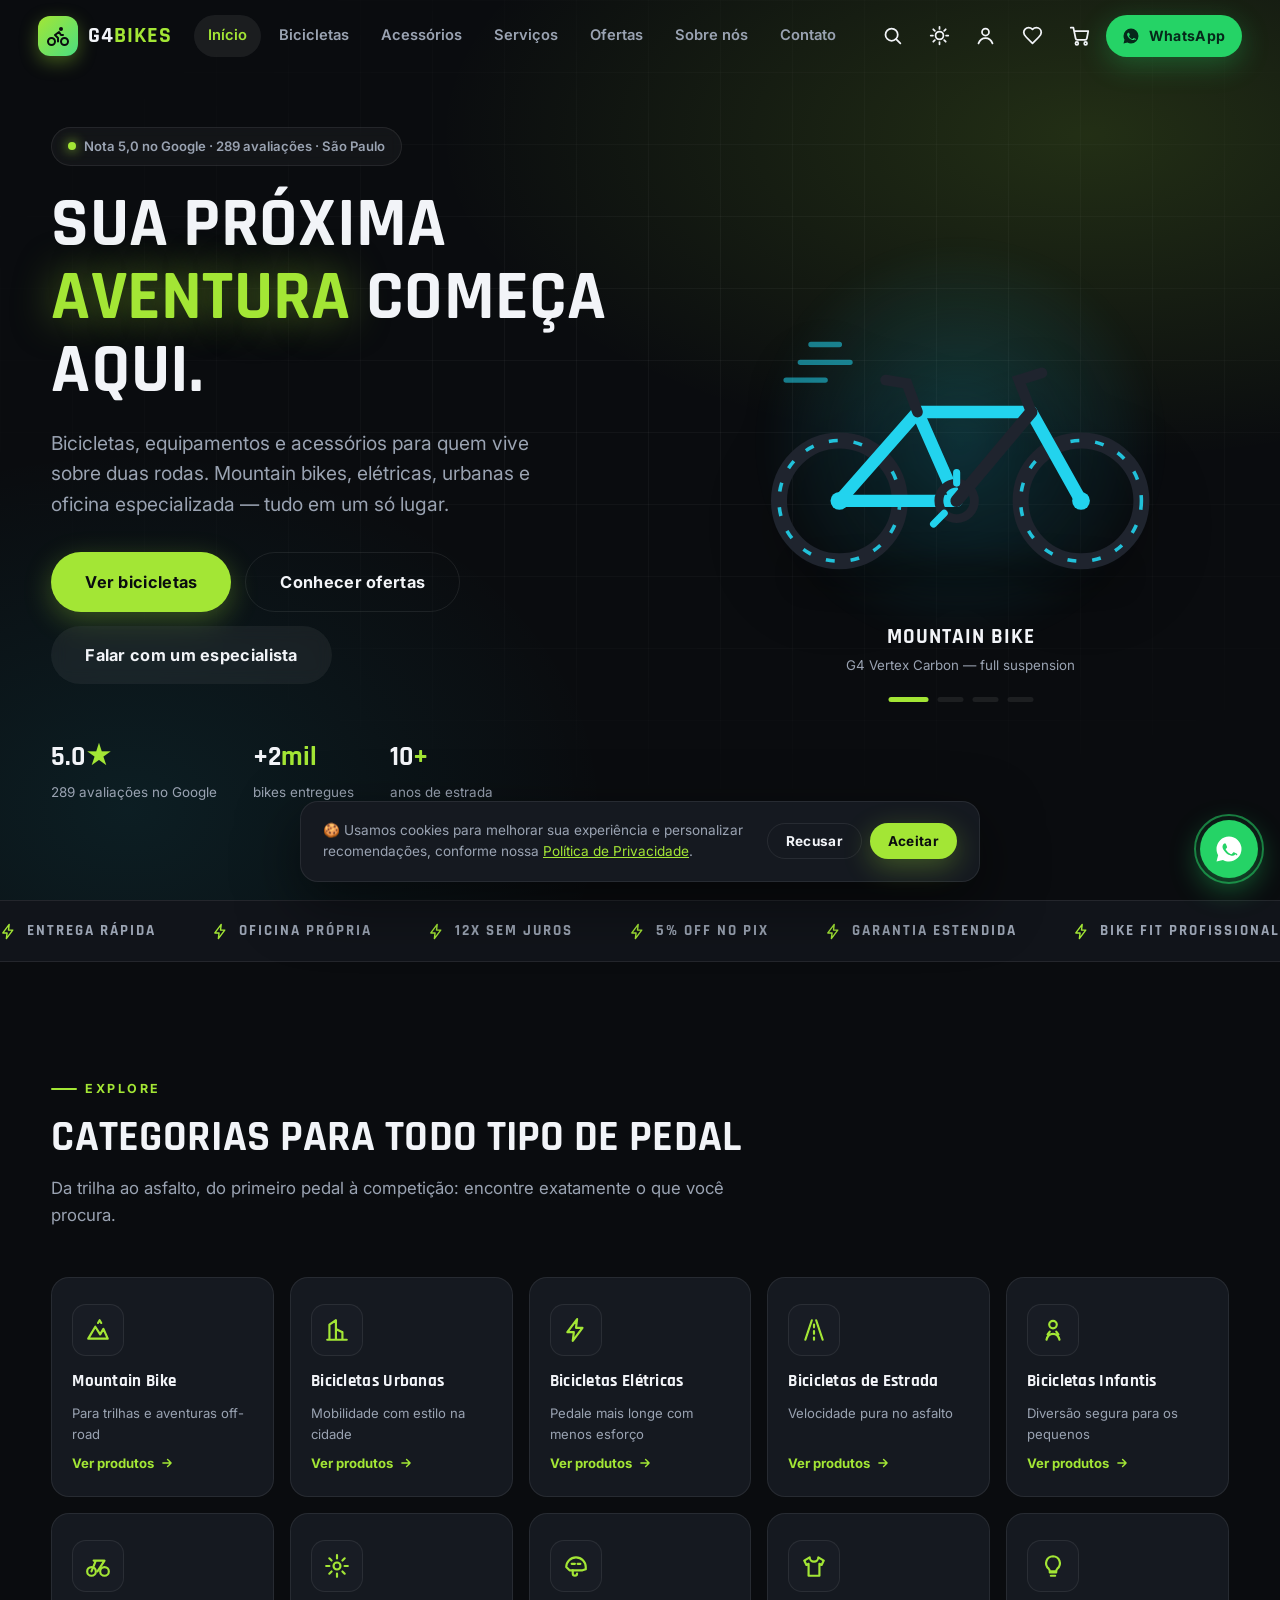
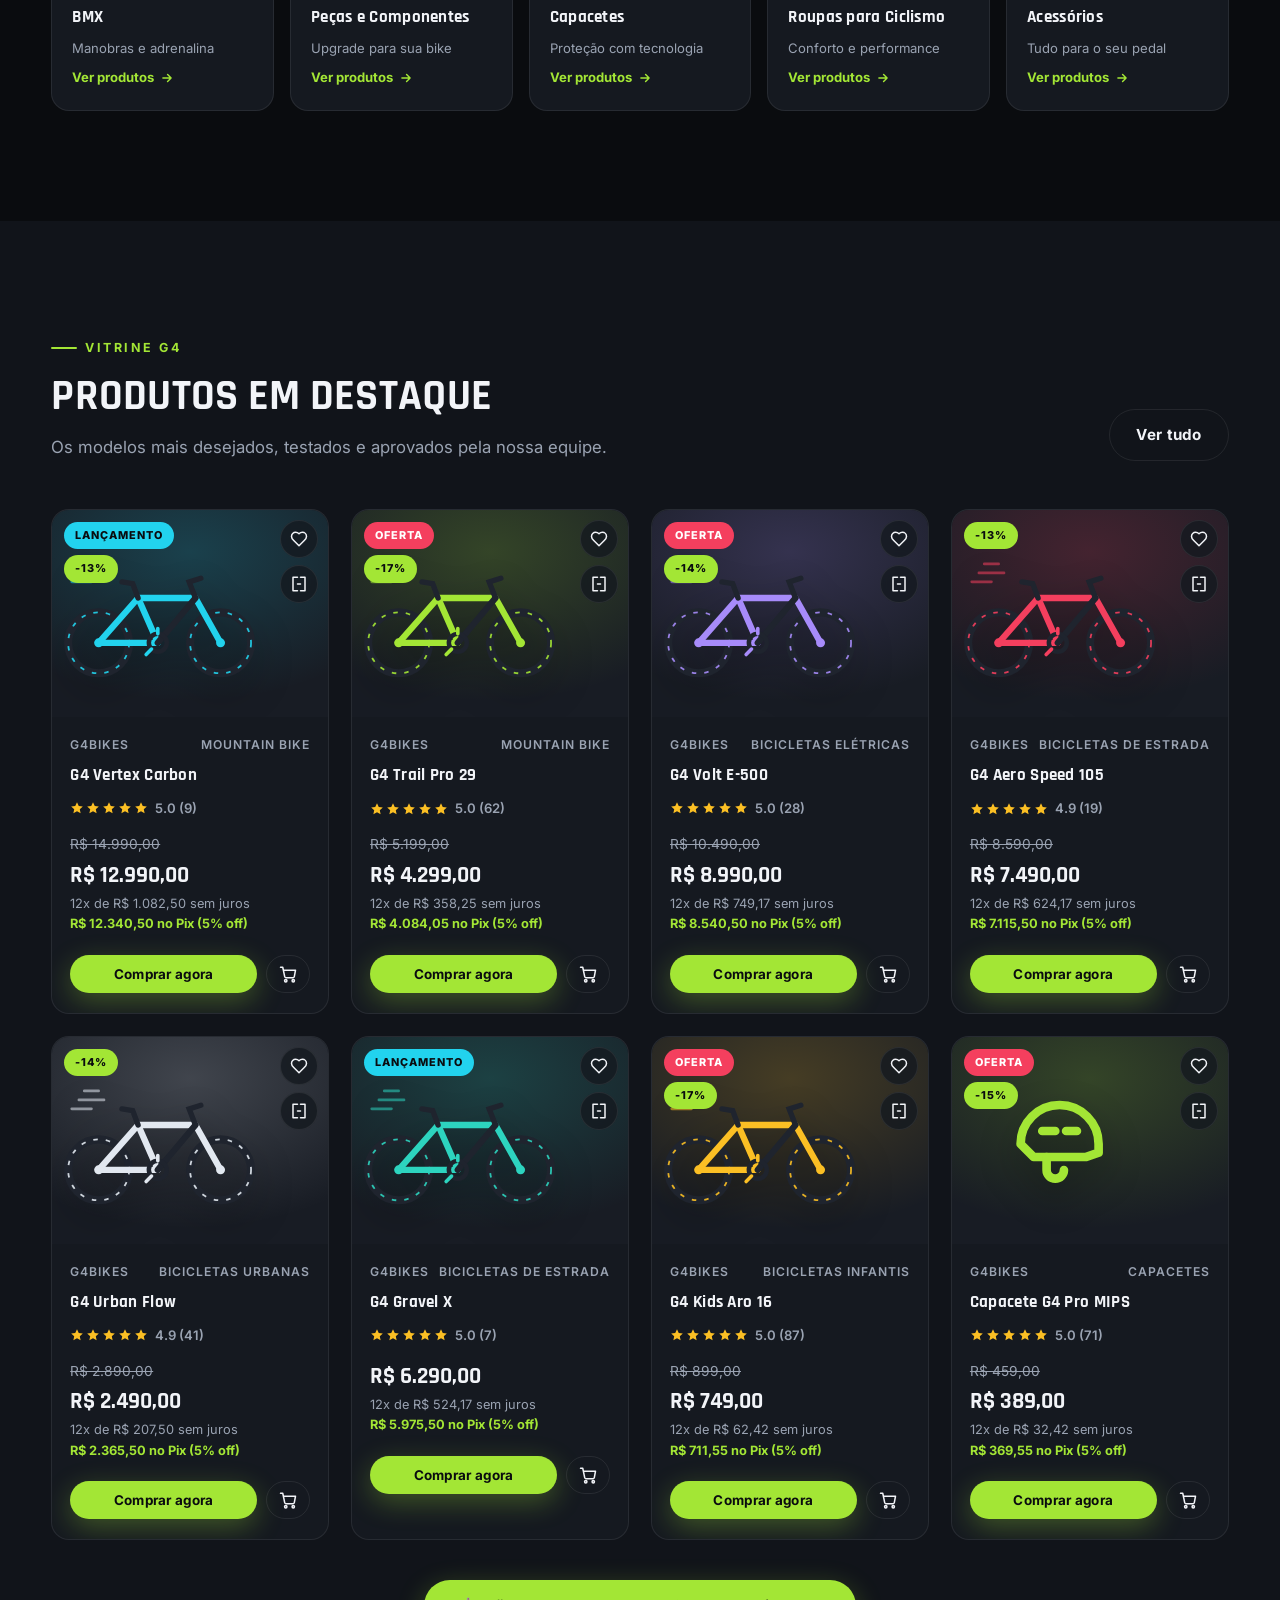
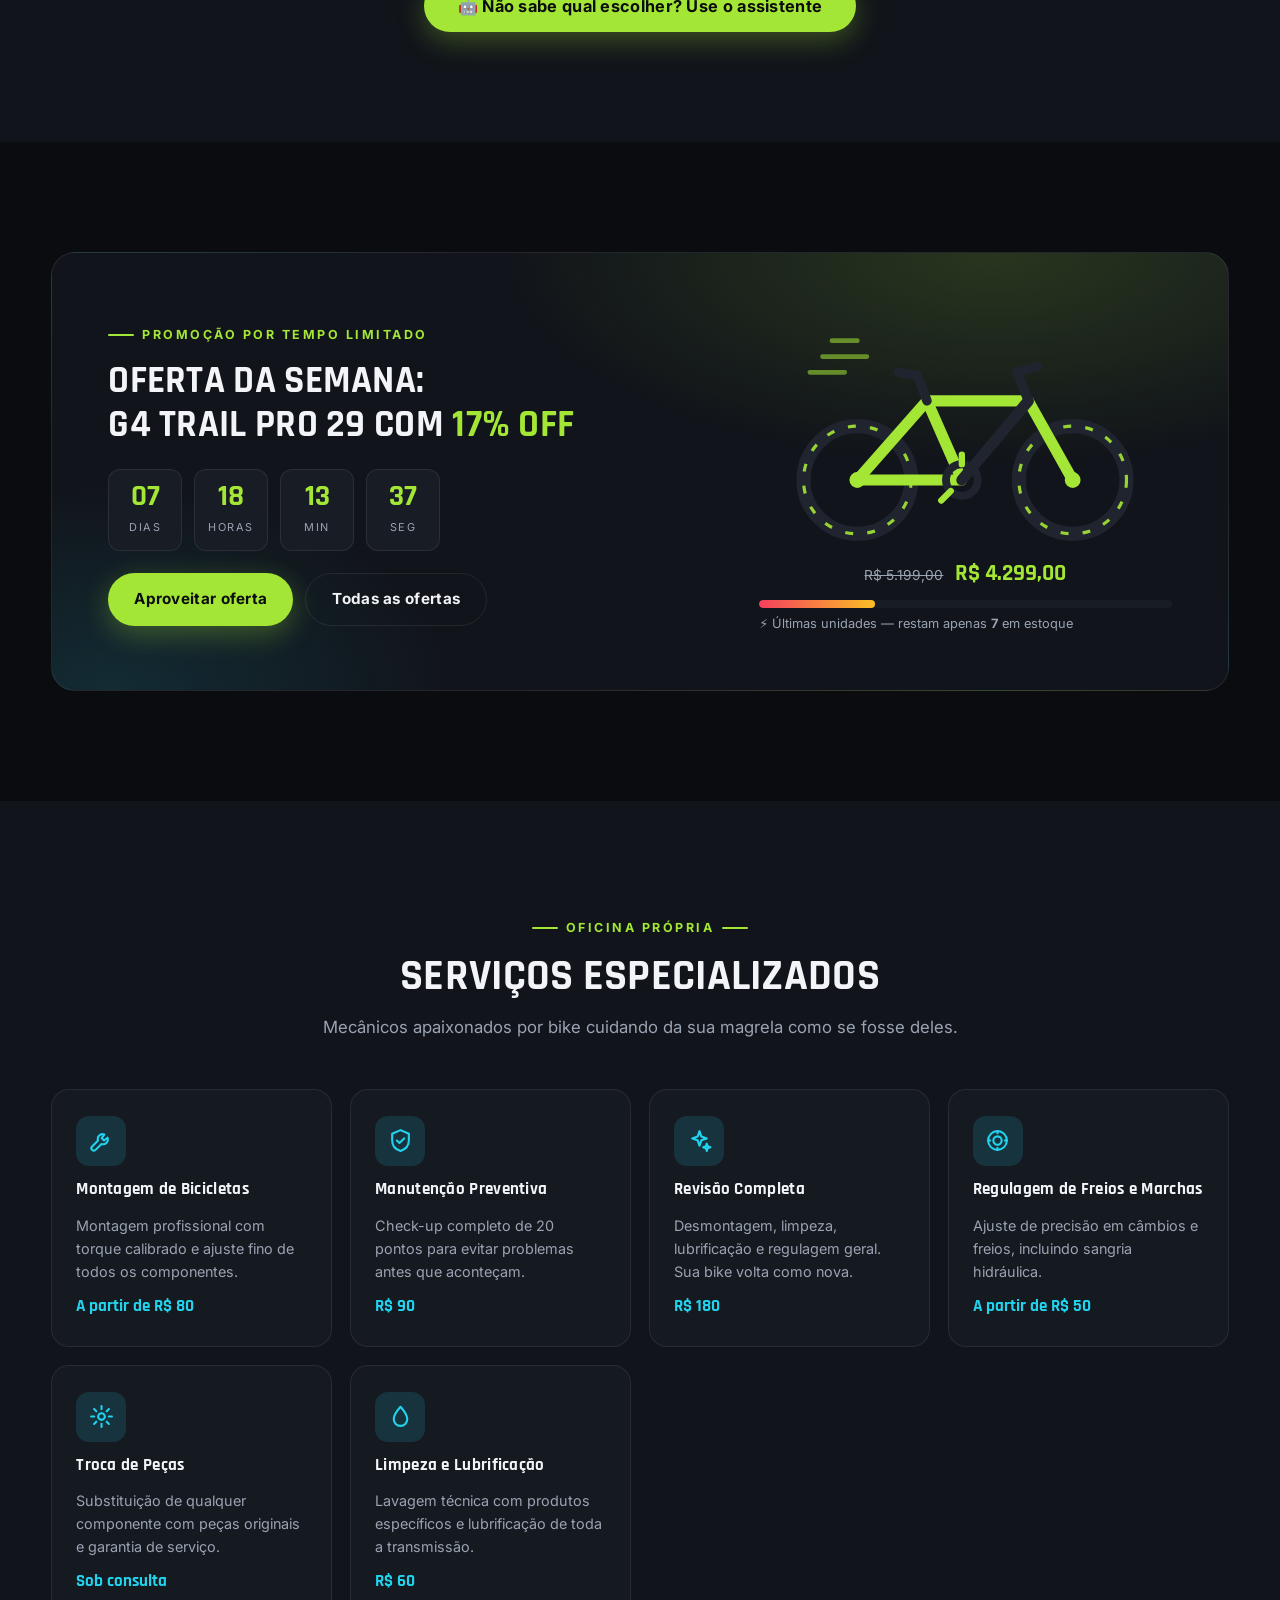
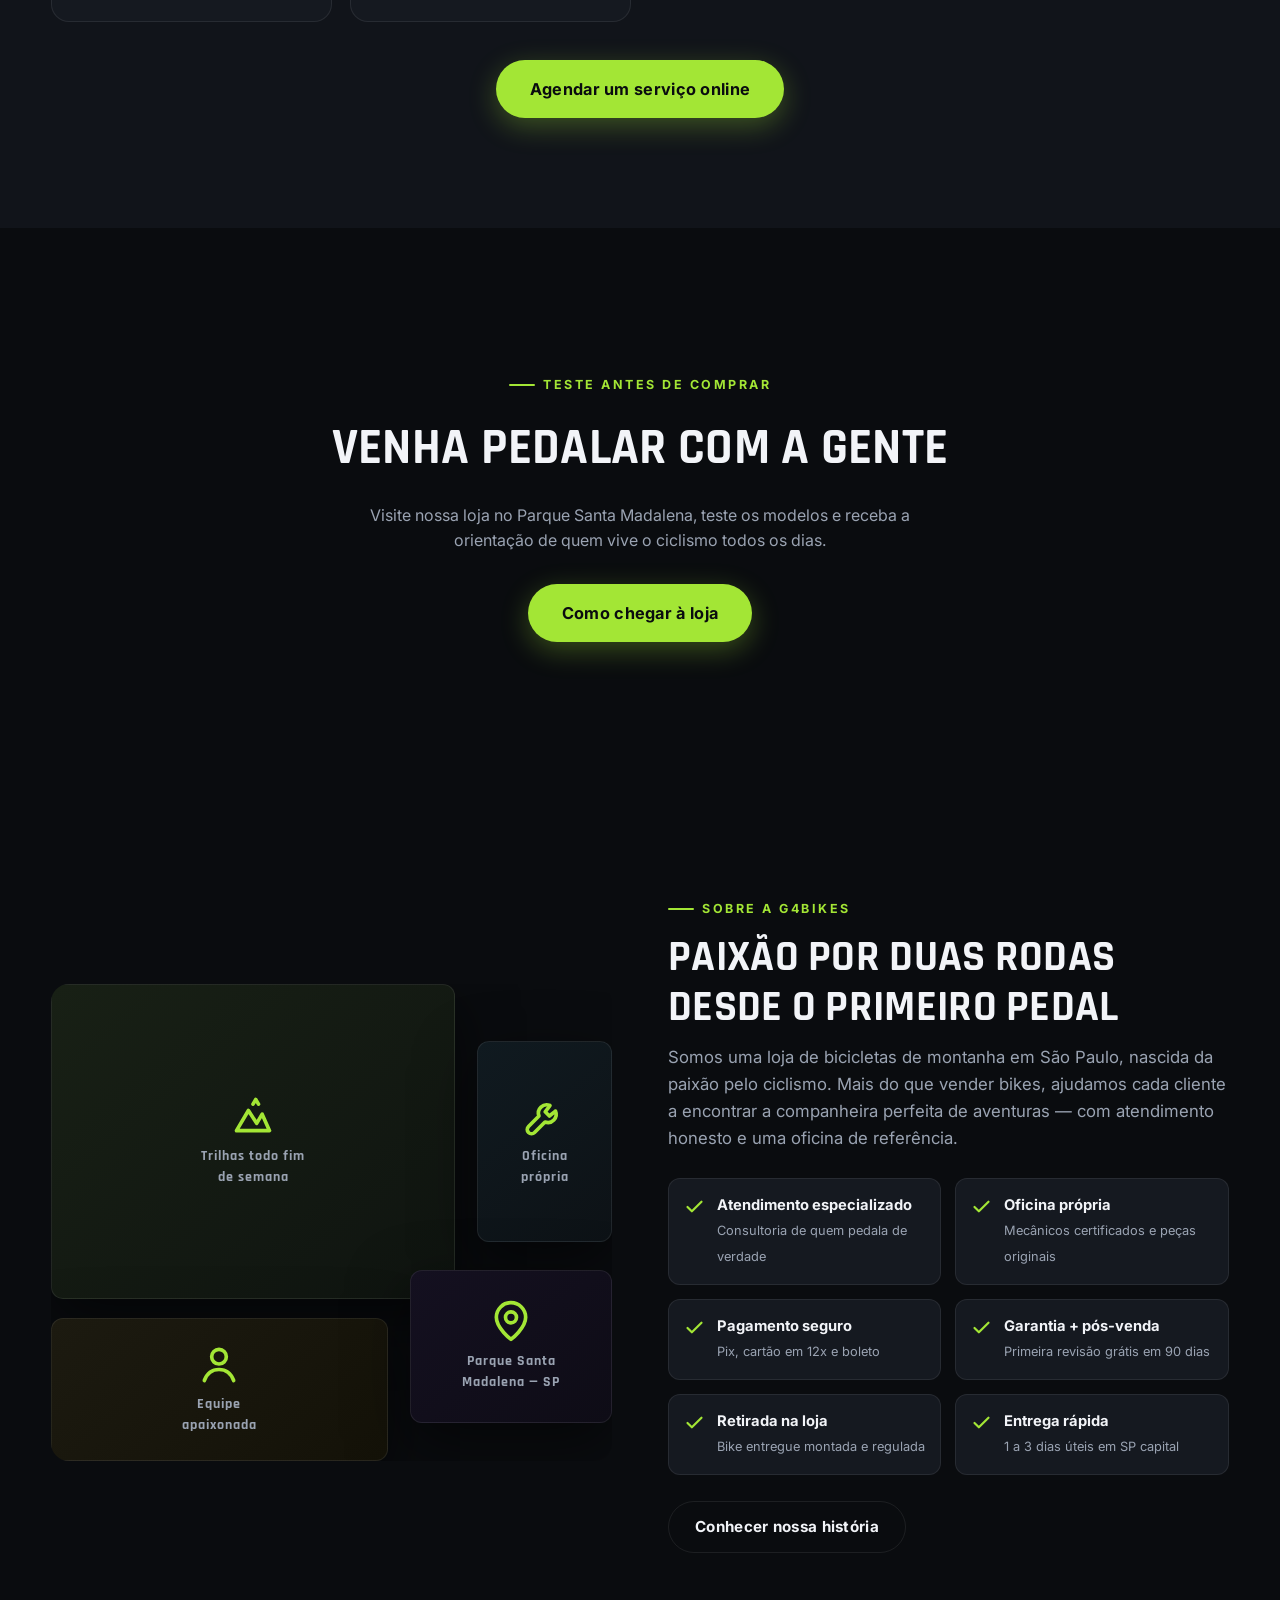
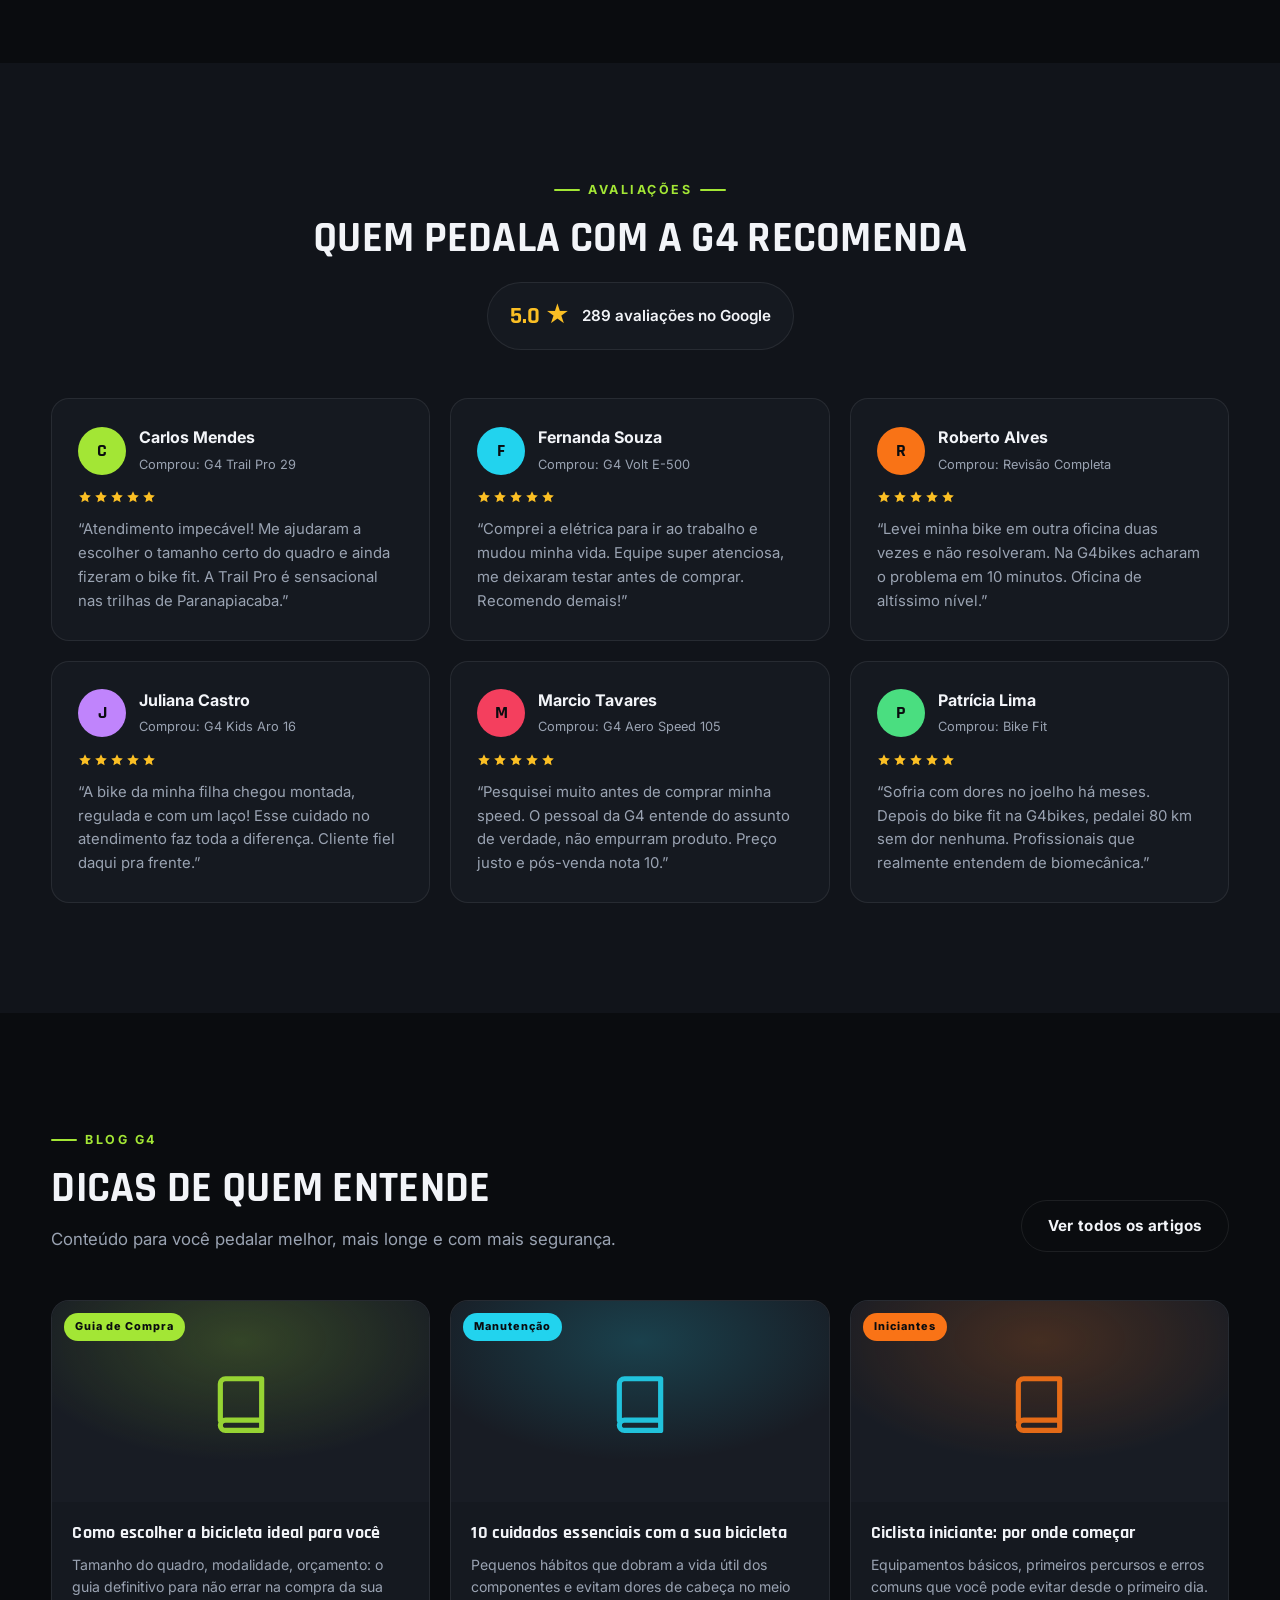
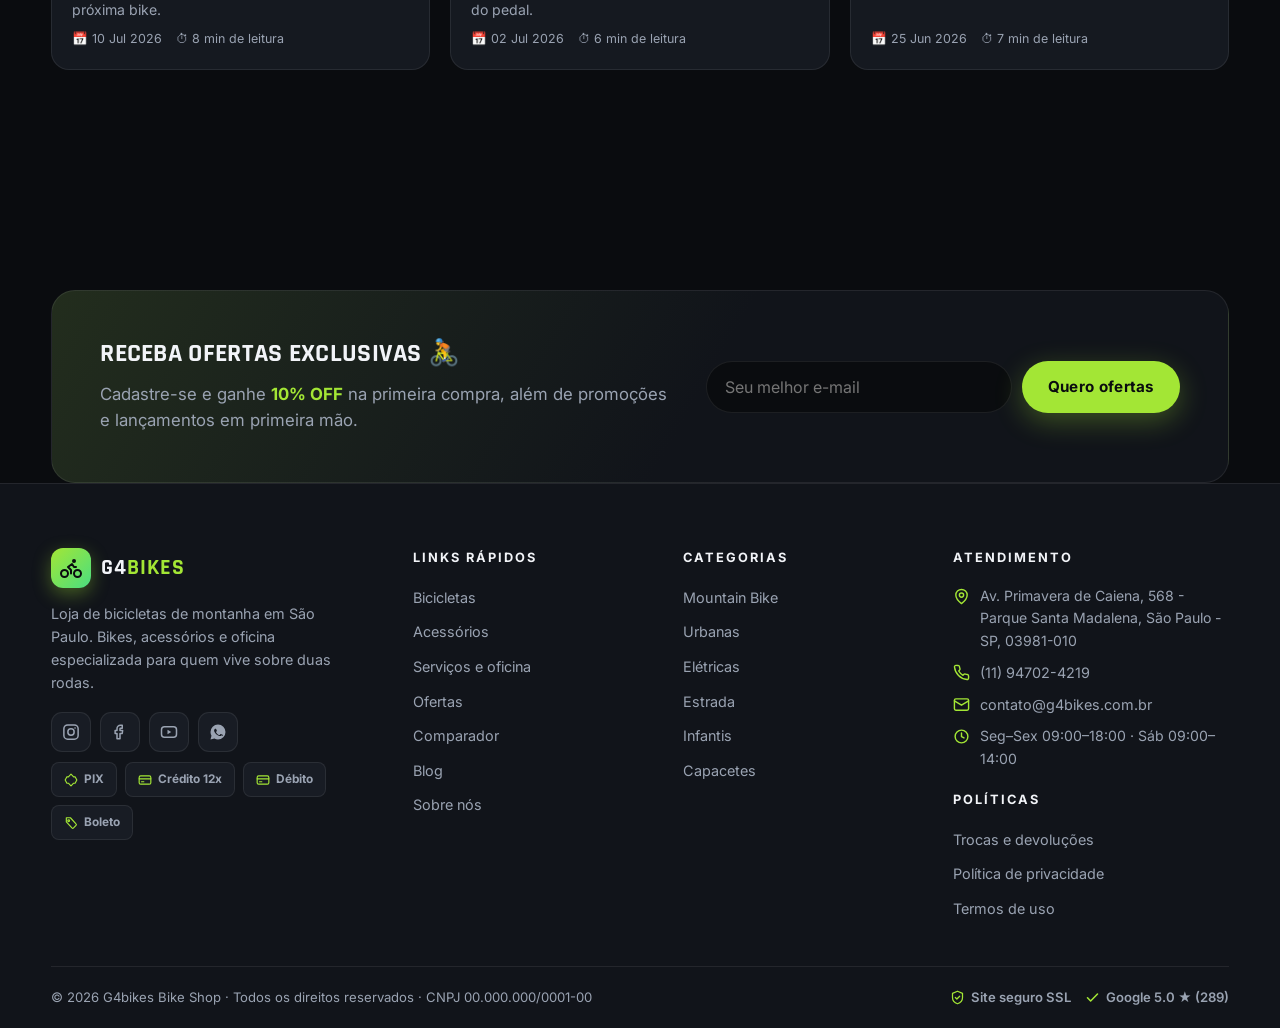
==== index.html @ 87d90b54 "Adiciona site completo da G4bikes Bike Shop Site estático moderno e responsivo (HTML/CSS/JS puro, se" ====
<!DOCTYPE html>
<html lang="pt-BR">
<head>
  <meta charset="UTF-8">
  <meta name="viewport" content="width=device-width, initial-scale=1.0">
  <title>G4bikes Bike Shop — Loja de Bicicletas em São Paulo | MTB, Elétricas e Oficina</title>
  <meta name="description" content="G4bikes Bike Shop: loja de bicicletas de montanha em São Paulo com nota 5,0 no Google. Mountain bikes, elétricas, urbanas, acessórios e oficina especializada. Av. Primavera de Caiena, 568 - Parque Santa Madalena.">
  <meta name="keywords" content="loja de bicicletas são paulo, mountain bike, bicicleta elétrica, oficina de bike, G4bikes">
  <meta property="og:title" content="G4bikes Bike Shop — Sua próxima aventura começa aqui">
  <meta property="og:description" content="Bicicletas, equipamentos e acessórios para quem vive sobre duas rodas. Nota 5,0 no Google com 289 avaliações.">
  <meta property="og:type" content="website">
  <link rel="preconnect" href="https://fonts.googleapis.com">
  <link rel="preconnect" href="https://fonts.gstatic.com" crossorigin>
  <link href="https://fonts.googleapis.com/css2?family=Inter:wght@400;600;700;800&family=Rajdhani:wght@600;700&display=swap" rel="stylesheet">
  <link rel="stylesheet" href="css/style.css">
  <link rel="icon" href="data:image/svg+xml,%3Csvg xmlns='http://www.w3.org/2000/svg' viewBox='0 0 100 100'%3E%3Crect width='100' height='100' rx='22' fill='%23a3e635'/%3E%3Ctext x='50' y='68' font-size='52' text-anchor='middle' font-family='Arial' font-weight='bold' fill='%230a0c0f'%3EG4%3C/text%3E%3C/svg%3E">
  <script type="application/ld+json">
  {
    "@context": "https://schema.org",
    "@type": "BikeStore",
    "name": "G4bikes Bike Shop",
    "telephone": "+55 11 94702-4219",
    "address": {
      "@type": "PostalAddress",
      "streetAddress": "Av. Primavera de Caiena, 568 - Parque Santa Madalena",
      "addressLocality": "São Paulo",
      "addressRegion": "SP",
      "postalCode": "03981-010",
      "addressCountry": "BR"
    },
    "aggregateRating": { "@type": "AggregateRating", "ratingValue": "5.0", "reviewCount": "289" },
    "openingHours": ["Mo-Fr 09:00-18:00", "Sa 09:00-14:00"]
  }
  </script>
</head>
<body>

<main id="main">

  <!-- ===================== HERO ===================== -->
  <section class="hero" id="inicio">
    <div class="hero-bg" id="heroBg"></div>
    <div class="hero-grid-lines" aria-hidden="true"></div>
    <div class="container hero-inner">
      <div>
        <span class="hero-tag"><span class="dot"></span> Nota 5,0 no Google · 289 avaliações · São Paulo</span>
        <h1>Sua próxima <span class="accent">aventura</span> começa aqui.</h1>
        <p class="hero-sub">Bicicletas, equipamentos e acessórios para quem vive sobre duas rodas. Mountain bikes, elétricas, urbanas e oficina especializada — tudo em um só lugar.</p>
        <div class="hero-ctas">
          <a class="btn btn-primary btn-lg" href="bicicletas.html">Ver bicicletas</a>
          <a class="btn btn-outline btn-lg" href="ofertas.html">Conhecer ofertas</a>
          <a class="btn btn-ghost btn-lg" href="#" id="heroWa" target="_blank" rel="noopener">Falar com um especialista</a>
        </div>
        <div class="hero-stats">
          <div class="hero-stat"><b>5.0<span>★</span></b><small>289 avaliações no Google</small></div>
          <div class="hero-stat"><b>+2<span>mil</span></b><small>bikes entregues</small></div>
          <div class="hero-stat"><b>10<span>+</span></b><small>anos de estrada</small></div>
        </div>
      </div>
      <div class="hero-visual" id="heroCarousel" aria-label="Destaques de bicicletas"></div>
    </div>
  </section>

  <!-- ===================== MARQUEE ===================== -->
  <div class="marquee" aria-hidden="true"><div class="marquee-track" id="marqueeTrack"></div></div>

  <!-- ===================== CATEGORIAS ===================== -->
  <section class="section" id="categorias">
    <div class="container">
      <div class="section-head reveal">
        <span class="kicker">Explore</span>
        <h2 class="section-title">Categorias para todo tipo de pedal</h2>
        <p class="section-sub">Da trilha ao asfalto, do primeiro pedal à competição: encontre exatamente o que você procura.</p>
      </div>
      <div class="cat-grid" data-stagger id="catGrid"></div>
    </div>
  </section>

  <!-- ===================== DESTAQUES ===================== -->
  <section class="section section-alt" id="destaques">
    <div class="container">
      <div class="section-head reveal" style="display:flex;justify-content:space-between;align-items:flex-end;gap:20px;max-width:none;flex-wrap:wrap">
        <div>
          <span class="kicker">Vitrine G4</span>
          <h2 class="section-title">Produtos em destaque</h2>
          <p class="section-sub">Os modelos mais desejados, testados e aprovados pela nossa equipe.</p>
        </div>
        <a class="btn btn-outline" href="bicicletas.html">Ver tudo</a>
      </div>
      <div class="prod-grid" data-stagger id="featGrid"></div>
      <div style="text-align:center;margin-top:40px" class="reveal">
        <button class="btn btn-primary btn-lg" onclick="openAssistant()">🤖 Não sabe qual escolher? Use o assistente</button>
      </div>
    </div>
  </section>

  <!-- ===================== OFERTA DA SEMANA ===================== -->
  <section class="section" id="oferta-semana">
    <div class="container">
      <div class="offer-banner reveal">
        <div>
          <span class="kicker">Promoção por tempo limitado</span>
          <h2 class="section-title" style="font-size:clamp(1.6rem,3.5vw,2.4rem)">Oferta da semana:<br>G4 Trail Pro 29 com <span style="color:var(--neon)">17% OFF</span></h2>
          <div class="countdown" id="offerCountdown" aria-label="Tempo restante da oferta"></div>
          <div style="display:flex;gap:12px;flex-wrap:wrap">
            <a class="btn btn-primary" href="produto.html?id=g4-trail-pro-29">Aproveitar oferta</a>
            <a class="btn btn-outline" href="ofertas.html">Todas as ofertas</a>
          </div>
        </div>
        <div>
          <div id="offerArt" style="max-width:380px;margin-inline:auto"></div>
          <p style="text-align:center;margin-top:8px"><span class="price-old" id="offerOld"></span> &nbsp; <b class="price-now" id="offerNew" style="color:var(--neon)"></b></p>
          <div class="stock-bar"><i style="width:28%"></i></div>
          <p class="stock-note">⚡ Últimas unidades — restam apenas <b>7</b> em estoque</p>
        </div>
      </div>
    </div>
  </section>

  <!-- ===================== SERVIÇOS ===================== -->
  <section class="section section-alt" id="servicos">
    <div class="container">
      <div class="section-head center reveal">
        <span class="kicker">Oficina própria</span>
        <h2 class="section-title">Serviços especializados</h2>
        <p class="section-sub">Mecânicos apaixonados por bike cuidando da sua magrela como se fosse deles.</p>
      </div>
      <div class="svc-grid" data-stagger id="svcGrid"></div>
      <div style="text-align:center;margin-top:38px" class="reveal">
        <a class="btn btn-primary btn-lg" href="servicos.html">Agendar um serviço online</a>
      </div>
    </div>
  </section>

  <!-- ===================== PARALLAX CTA ===================== -->
  <section class="parallax-cta">
    <div class="container reveal">
      <span class="kicker" style="justify-content:center;display:inline-flex">Teste antes de comprar</span>
      <h2>Venha pedalar com a gente</h2>
      <p>Visite nossa loja no Parque Santa Madalena, teste os modelos e receba a orientação de quem vive o ciclismo todos os dias.</p>
      <a class="btn btn-primary btn-lg" href="contato.html">Como chegar à loja</a>
    </div>
  </section>

  <!-- ===================== SOBRE ===================== -->
  <section class="section" id="sobre">
    <div class="container about-grid">
      <div class="about-visual reveal-left" id="aboutVisual"></div>
      <div class="reveal-right">
        <span class="kicker">Sobre a G4bikes</span>
        <h2 class="section-title">Paixão por duas rodas desde o primeiro pedal</h2>
        <p class="section-sub">Somos uma loja de bicicletas de montanha em São Paulo, nascida da paixão pelo ciclismo. Mais do que vender bikes, ajudamos cada cliente a encontrar a companheira perfeita de aventuras — com atendimento honesto e uma oficina de referência.</p>
        <div class="feat-grid" data-stagger id="featList"></div>
        <a class="btn btn-outline" style="margin-top:26px" href="sobre.html">Conhecer nossa história</a>
      </div>
    </div>
  </section>

  <!-- ===================== DEPOIMENTOS ===================== -->
  <section class="section section-alt" id="avaliacoes">
    <div class="container">
      <div class="section-head center reveal">
        <span class="kicker">Avaliações</span>
        <h2 class="section-title">Quem pedala com a G4 recomenda</h2>
        <div style="margin-top:18px;display:flex;justify-content:center">
          <span class="google-badge"><span class="g-score">5.0 ★</span> 289 avaliações no Google</span>
        </div>
      </div>
      <div class="testi-grid" data-stagger id="testiGrid"></div>
    </div>
  </section>

  <!-- ===================== BLOG ===================== -->
  <section class="section" id="blog">
    <div class="container">
      <div class="section-head reveal" style="display:flex;justify-content:space-between;align-items:flex-end;gap:20px;max-width:none;flex-wrap:wrap">
        <div>
          <span class="kicker">Blog G4</span>
          <h2 class="section-title">Dicas de quem entende</h2>
          <p class="section-sub">Conteúdo para você pedalar melhor, mais longe e com mais segurança.</p>
        </div>
        <a class="btn btn-outline" href="blog.html">Ver todos os artigos</a>
      </div>
      <div class="blog-grid" data-stagger id="blogGrid"></div>
    </div>
  </section>

</main>

<script src="js/data.js"></script>
<script src="js/main.js"></script>
<script>
document.addEventListener("DOMContentLoaded", () => {
  document.getElementById("heroWa").href = waLink("Olá! Gostaria de falar com um especialista da G4bikes.");

  /* ----- Hero: carrossel de bikes ----- */
  const slides = [
    { id: "g4-vertex-carbon", label: "Mountain Bike", sub: "G4 Vertex Carbon — full suspension" },
    { id: "g4-urban-flow",    label: "Urbanas",       sub: "G4 Urban Flow — a cidade é sua" },
    { id: "g4-volt-e500",     label: "Elétricas",     sub: "G4 Volt E-500 — até 70 km de autonomia" },
    { id: "g4-kids-20",       label: "Infantis",      sub: "G4 Kids Trail — aventura em miniatura" }
  ];
  const carousel = document.getElementById("heroCarousel");
  carousel.innerHTML = slides.map((s, i) => {
    const p = getProduto(s.id);
    return `<div class="hero-slide ${i === 0 ? "active" : ""}" style="--slide-color:${p.cor}">
      <div class="hero-bike-stage">${bikeArt(p)}</div>
      <div class="hero-slide-label"><b>${s.label}</b><small>${s.sub}</small></div>
    </div>`;
  }).join("") + `<div class="hero-dots">${slides.map((_, i) =>
    `<button class="${i === 0 ? "active" : ""}" aria-label="Slide ${i + 1}" onclick="goSlide(${i})"></button>`).join("")}</div>`;

  let cur = 0, timer;
  window.goSlide = (i) => {
    cur = i;
    const els = carousel.querySelectorAll(".hero-slide"), dots = carousel.querySelectorAll(".hero-dots button");
    els.forEach((el, k) => el.classList.toggle("active", k === i));
    dots.forEach((el, k) => el.classList.toggle("active", k === i));
    document.getElementById("heroBg").style.setProperty("--hero-glow", getProduto(slides[i].id).cor);
    clearInterval(timer); timer = setInterval(next, 4500);
  };
  const next = () => goSlide((cur + 1) % slides.length);
  timer = setInterval(next, 4500);

  /* ----- Marquee ----- */
  const items = ["Entrega rápida", "Oficina própria", "12x sem juros", "5% off no Pix", "Garantia estendida", "Bike fit profissional", "Retirada na loja", "Test ride grátis"];
  document.getElementById("marqueeTrack").innerHTML = [...items, ...items].map(t => `<span>${IC.bolt}${t}</span>`).join("");

  /* ----- Categorias ----- */
  document.getElementById("catGrid").innerHTML = CATEGORIAS.map(c => `
    <a class="cat-card" href="bicicletas.html?cat=${c.id}">
      <span class="cat-icon">${IC[c.icone] || IC.bike}</span>
      <h3>${c.nome}</h3><p>${c.desc}</p>
      <span class="cat-link">Ver produtos ${IC.arrow}</span>
    </a>`).join("");

  /* ----- Destaques ----- */
  const destaque = ["g4-vertex-carbon", "g4-trail-pro-29", "g4-volt-e500", "g4-aero-speed", "g4-urban-flow", "g4-gravel-x", "g4-kids-16", "capacete-g4-pro"];
  document.getElementById("featGrid").innerHTML = destaque.map(id => productCard(getProduto(id))).join("");

  /* ----- Oferta da semana ----- */
  const offer = getProduto("g4-trail-pro-29");
  document.getElementById("offerArt").innerHTML = bikeArt(offer);
  document.getElementById("offerOld").textContent = fmtBRL(offer.precoAntigo);
  document.getElementById("offerNew").textContent = fmtBRL(offer.preco);
  startCountdown(document.getElementById("offerCountdown"), nextOfferEnd());

  /* ----- Serviços (6 primeiros) ----- */
  document.getElementById("svcGrid").innerHTML = SERVICOS.slice(0, 6).map(s => `
    <div class="svc-card">
      <span class="svc-icon">${IC[s.icone] || IC.wrench}</span>
      <h3>${s.nome}</h3><p>${s.desc}</p>
      <span class="svc-price">${s.preco}</span>
    </div>`).join("");

  /* ----- Sobre: colagem de "fotos" ----- */
  document.getElementById("aboutVisual").innerHTML = `
    <div class="about-photo" style="inset:0 28% 34% 0;background:linear-gradient(140deg,#182015,#0f1410)"><div>${IC.mountain}Trilhas todo fim<br>de semana</div></div>
    <div class="about-photo" style="inset:12% 0 46% 76%;background:linear-gradient(140deg,#101a20,#0d1216)"><div>${IC.wrench}Oficina<br>própria</div></div>
    <div class="about-photo" style="inset:70% 40% 0 0;background:linear-gradient(140deg,#1c1a10,#141208)"><div>${IC.user}Equipe<br>apaixonada</div></div>
    <div class="about-photo" style="inset:60% 0 8% 64%;background:linear-gradient(140deg,#141020,#0e0c16)"><div>${IC.pin}Parque Santa<br>Madalena — SP</div></div>`;

  /* ----- Diferenciais ----- */
  const feats = [
    ["Atendimento especializado", "Consultoria de quem pedala de verdade"],
    ["Oficina própria", "Mecânicos certificados e peças originais"],
    ["Pagamento seguro", "Pix, cartão em 12x e boleto"],
    ["Garantia + pós-venda", "Primeira revisão grátis em 90 dias"],
    ["Retirada na loja", "Bike entregue montada e regulada"],
    ["Entrega rápida", "1 a 3 dias úteis em SP capital"]
  ];
  document.getElementById("featList").innerHTML = feats.map(([b, s]) => `<div class="feat">${IC.check}<div><b>${b}</b><small>${s}</small></div></div>`).join("");

  /* ----- Depoimentos ----- */
  document.getElementById("testiGrid").innerHTML = DEPOIMENTOS.map(d => `
    <div class="testi-card">
      <div class="testi-head">
        <span class="avatar" style="background:${d.cor}">${d.inicial}</span>
        <div><b>${d.nome}</b><small>Comprou: ${d.produto}</small></div>
      </div>
      <span class="stars">${IC.star.repeat(d.estrelas)}</span>
      <p>“${d.texto}”</p>
    </div>`).join("");

  /* ----- Blog ----- */
  document.getElementById("blogGrid").innerHTML = BLOG_POSTS.slice(0, 3).map(b => `
    <article class="blog-card">
      <a class="blog-cover" href="blog.html#${b.id}" style="background:radial-gradient(300px 160px at 50% 20%, color-mix(in srgb, ${b.cor} 20%, transparent), transparent 75%), var(--bg-3); color:${b.cor}">
        ${IC.book}<span class="badge blog-cat" style="background:${b.cor}">${b.categoria}</span>
      </a>
      <div class="blog-body">
        <h3><a href="blog.html#${b.id}">${b.titulo}</a></h3>
        <p>${b.resumo}</p>
        <div class="blog-meta"><span>📅 ${b.data}</span><span>⏱ ${b.tempo} de leitura</span></div>
      </div>
    </article>`).join("");
});
</script>
</body>
</html>
---- css/style.css ----
/* ============================================================
   G4BIKES BIKE SHOP — Design System
   Tema: premium, esportivo, futurista
   ============================================================ */

:root {
  --bg: #0a0c0f;
  --bg-2: #11141a;
  --bg-3: #181c24;
  --surface: #151920;
  --border: rgba(255, 255, 255, 0.08);
  --text: #f2f4f8;
  --text-2: #9aa3b2;
  --neon: #a3e635;
  --neon-2: #84cc16;
  --blue: #22d3ee;
  --danger: #f43f5e;
  --amber: #fbbf24;
  --shadow: 0 20px 60px rgba(0, 0, 0, .5);
  --radius: 18px;
  --radius-sm: 12px;
  --header-h: 72px;
  --font: "Inter", "Segoe UI", system-ui, -apple-system, sans-serif;
  --font-display: "Rajdhani", "Inter", "Segoe UI", system-ui, sans-serif;
}

[data-theme="light"] {
  --bg: #f4f6f9;
  --bg-2: #ffffff;
  --bg-3: #eef1f5;
  --surface: #ffffff;
  --border: rgba(10, 14, 20, 0.1);
  --text: #101319;
  --text-2: #59636f;
  --neon: #65a30d;
  --neon-2: #4d7c0f;
  --blue: #0891b2;
  --shadow: 0 20px 50px rgba(15, 25, 40, .12);
}

* { margin: 0; padding: 0; box-sizing: border-box; }
html { scroll-behavior: smooth; scroll-padding-top: calc(var(--header-h) + 12px); }
body {
  font-family: var(--font);
  background: var(--bg);
  color: var(--text);
  line-height: 1.6;
  overflow-x: hidden;
  transition: background .35s, color .35s;
}
img, svg { max-width: 100%; display: block; }
a { color: inherit; text-decoration: none; }
button { font-family: inherit; cursor: pointer; }
input, select, textarea { font-family: inherit; font-size: 1rem; }
::selection { background: var(--neon); color: #0a0c0f; }

h1, h2, h3, .display { font-family: var(--font-display); letter-spacing: .3px; }

.container { width: min(1240px, 92%); margin-inline: auto; }
.section { padding: clamp(64px, 9vw, 110px) 0; position: relative; }
.section-alt { background: var(--bg-2); }

.section-head { max-width: 720px; margin-bottom: 48px; }
.section-head.center { margin-inline: auto; text-align: center; }
.kicker {
  display: inline-flex; align-items: center; gap: 8px;
  font-size: .78rem; font-weight: 700; letter-spacing: 2.5px; text-transform: uppercase;
  color: var(--neon); margin-bottom: 14px;
}
.kicker::before { content: ""; width: 26px; height: 2px; background: var(--neon); border-radius: 2px; }
.section-head.center .kicker::after { content: ""; width: 26px; height: 2px; background: var(--neon); border-radius: 2px; }
.section-title { font-size: clamp(1.8rem, 4vw, 2.7rem); font-weight: 800; line-height: 1.15; text-transform: uppercase; }
.section-sub { color: var(--text-2); margin-top: 12px; font-size: 1.05rem; }

/* ---------- Botões ---------- */
.btn {
  display: inline-flex; align-items: center; justify-content: center; gap: 9px;
  padding: 13px 26px; border-radius: 999px; border: none;
  font-weight: 700; font-size: .95rem; letter-spacing: .3px;
  transition: transform .25s, box-shadow .25s, background .25s, color .25s, border-color .25s;
  position: relative; overflow: hidden; white-space: nowrap;
}
.btn svg { width: 18px; height: 18px; flex: none; }
.btn-primary { background: var(--neon); color: #0a0c0f; box-shadow: 0 8px 28px rgba(163, 230, 53, .3); }
.btn-primary:hover { transform: translateY(-3px); box-shadow: 0 14px 36px rgba(163, 230, 53, .45); }
.btn-outline { background: transparent; color: var(--text); border: 1.5px solid var(--border); }
.btn-outline:hover { border-color: var(--neon); color: var(--neon); transform: translateY(-3px); }
.btn-ghost { background: rgba(255,255,255,.06); color: var(--text); backdrop-filter: blur(8px); }
[data-theme="light"] .btn-ghost { background: rgba(10,14,20,.06); }
.btn-ghost:hover { background: var(--neon); color: #0a0c0f; transform: translateY(-3px); }
.btn-wa { background: #25d366; color: #06281a; box-shadow: 0 8px 28px rgba(37, 211, 102, .3); }
.btn-wa:hover { transform: translateY(-3px); box-shadow: 0 14px 36px rgba(37, 211, 102, .45); }
.btn-sm { padding: 9px 18px; font-size: .85rem; }
.btn-lg { padding: 16px 34px; font-size: 1.02rem; }
.btn-block { width: 100%; }
.btn::after {
  content: ""; position: absolute; inset: 0;
  background: linear-gradient(110deg, transparent 30%, rgba(255,255,255,.35) 50%, transparent 70%);
  transform: translateX(-110%); transition: transform .6s;
}
.btn:hover::after { transform: translateX(110%); }

/* ---------- Header ---------- */
.header {
  position: fixed; inset: 0 0 auto 0; z-index: 100; height: var(--header-h);
  display: flex; align-items: center;
  background: transparent;
  transition: background .35s, box-shadow .35s, backdrop-filter .35s;
}
.header.scrolled {
  background: color-mix(in srgb, var(--bg) 82%, transparent);
  backdrop-filter: blur(16px);
  -webkit-backdrop-filter: blur(16px);
  box-shadow: 0 8px 30px rgba(0,0,0,.25);
  border-bottom: 1px solid var(--border);
}
.header-inner { display: flex; align-items: center; gap: 22px; width: min(1340px, 94%); margin-inline: auto; }

.logo { display: flex; align-items: center; gap: 10px; font-family: var(--font-display); font-weight: 800; font-size: 1.35rem; letter-spacing: 1px; }
.logo-mark {
  width: 40px; height: 40px; border-radius: 12px; flex: none;
  background: linear-gradient(135deg, var(--neon), #4ade80);
  display: grid; place-items: center; color: #0a0c0f;
  box-shadow: 0 6px 18px rgba(163,230,53,.35);
}
.logo-mark svg { width: 24px; height: 24px; }
.logo b { color: var(--neon); }

.nav { display: flex; gap: 4px; margin-inline: auto; }
.nav a {
  padding: 9px 14px; border-radius: 999px; font-weight: 600; font-size: .92rem; color: var(--text-2);
  transition: color .25s, background .25s; white-space: nowrap;
}
.nav a:hover, .nav a.active { color: var(--text); background: rgba(255,255,255,.07); }
[data-theme="light"] .nav a:hover, [data-theme="light"] .nav a.active { background: rgba(10,14,20,.06); }
.nav a.active { color: var(--neon); }

.header-actions { display: flex; align-items: center; gap: 6px; }
.icon-btn {
  position: relative; width: 42px; height: 42px; border-radius: 12px; border: none;
  background: transparent; color: var(--text); display: grid; place-items: center;
  transition: background .25s, color .25s, transform .25s;
}
.icon-btn:hover { background: rgba(255,255,255,.08); color: var(--neon); transform: translateY(-2px); }
[data-theme="light"] .icon-btn:hover { background: rgba(10,14,20,.06); }
.icon-btn svg { width: 21px; height: 21px; }
.badge-count {
  position: absolute; top: 4px; right: 3px; min-width: 17px; height: 17px; padding: 0 4px;
  border-radius: 999px; background: var(--neon); color: #0a0c0f;
  font-size: .68rem; font-weight: 800; display: grid; place-items: center;
}
.badge-count:empty, .badge-count[data-zero="true"] { display: none; }
.header .btn-wa { padding: 10px 18px; font-size: .88rem; }

.hamburger { display: none; }

/* Busca expansível */
.search-pop {
  position: fixed; top: calc(var(--header-h) + 8px); right: max(3%, 16px); z-index: 99;
  width: min(440px, 92vw); background: var(--surface); border: 1px solid var(--border);
  border-radius: var(--radius); box-shadow: var(--shadow); padding: 14px;
  opacity: 0; visibility: hidden; transform: translateY(-8px); transition: all .3s;
}
.search-pop.open { opacity: 1; visibility: visible; transform: translateY(0); }
.search-pop input {
  width: 100%; padding: 13px 16px; border-radius: 12px; border: 1.5px solid var(--border);
  background: var(--bg-3); color: var(--text); outline: none;
}
.search-pop input:focus { border-color: var(--neon); }
.search-results { max-height: 320px; overflow-y: auto; margin-top: 8px; }
.search-results a {
  display: flex; justify-content: space-between; gap: 12px; padding: 11px 12px;
  border-radius: 10px; font-size: .92rem;
}
.search-results a:hover { background: var(--bg-3); }
.search-results .price { color: var(--neon); font-weight: 700; white-space: nowrap; }
.search-empty { padding: 14px 12px; color: var(--text-2); font-size: .9rem; }

/* Menu lateral mobile */
.drawer {
  position: fixed; inset: 0; z-index: 200; visibility: hidden; transition: visibility .4s;
}
.drawer::before {
  content: ""; position: absolute; inset: 0; background: rgba(0,0,0,.6);
  opacity: 0; transition: opacity .35s; backdrop-filter: blur(3px);
}
.drawer-panel {
  position: absolute; top: 0; right: 0; height: 100%; width: min(340px, 86vw);
  background: var(--bg-2); border-left: 1px solid var(--border);
  padding: 24px; overflow-y: auto;
  transform: translateX(100%); transition: transform .4s cubic-bezier(.22,.9,.3,1);
  display: flex; flex-direction: column; gap: 6px;
}
.drawer.open { visibility: visible; }
.drawer.open::before { opacity: 1; }
.drawer.open .drawer-panel { transform: translateX(0); }
.drawer-head { display: flex; justify-content: space-between; align-items: center; margin-bottom: 18px; }
.drawer-panel a.d-link {
  padding: 13px 16px; border-radius: 12px; font-weight: 600; font-size: 1.02rem;
  display: flex; align-items: center; gap: 12px; color: var(--text);
  transition: background .25s, color .25s;
}
.drawer-panel a.d-link:hover, .drawer-panel a.d-link.active { background: var(--bg-3); color: var(--neon); }
.drawer-panel a.d-link svg { width: 20px; height: 20px; color: var(--text-2); }
.drawer-foot { margin-top: auto; padding-top: 20px; display: grid; gap: 10px; }

/* ---------- Hero ---------- */
.hero {
  min-height: 100svh; display: flex; align-items: center; position: relative; overflow: hidden;
  padding: calc(var(--header-h) + 40px) 0 80px;
}
.hero-bg {
  position: absolute; inset: 0; z-index: -2;
  background:
    radial-gradient(1000px 500px at 85% 15%, color-mix(in srgb, var(--hero-glow, #a3e635) 16%, transparent), transparent 65%),
    radial-gradient(800px 600px at 10% 90%, rgba(34, 211, 238, .09), transparent 60%),
    var(--bg);
  transition: background 1s;
}
.hero-grid-lines {
  position: absolute; inset: 0; z-index: -1; opacity: .5;
  background-image:
    linear-gradient(var(--border) 1px, transparent 1px),
    linear-gradient(90deg, var(--border) 1px, transparent 1px);
  background-size: 72px 72px;
  mask-image: radial-gradient(ellipse 90% 70% at 60% 40%, black 20%, transparent 75%);
  -webkit-mask-image: radial-gradient(ellipse 90% 70% at 60% 40%, black 20%, transparent 75%);
}
.hero-inner { display: grid; grid-template-columns: 1.05fr .95fr; gap: 48px; align-items: center; }
.hero-tag {
  display: inline-flex; align-items: center; gap: 8px; padding: 8px 16px; border-radius: 999px;
  border: 1px solid var(--border); background: rgba(255,255,255,.04); backdrop-filter: blur(6px);
  font-size: .82rem; font-weight: 600; color: var(--text-2); margin-bottom: 22px;
}
.hero-tag .dot { width: 8px; height: 8px; border-radius: 50%; background: var(--neon); box-shadow: 0 0 12px var(--neon); animation: pulse 2s infinite; }
@keyframes pulse { 50% { opacity: .4; } }
.hero h1 {
  font-size: clamp(2.5rem, 6vw, 4.4rem); font-weight: 800; line-height: 1.04; text-transform: uppercase;
}
.hero h1 .accent { color: var(--neon); text-shadow: 0 0 40px color-mix(in srgb, var(--neon) 50%, transparent); }
.hero-sub { color: var(--text-2); font-size: clamp(1rem, 2vw, 1.2rem); margin: 20px 0 32px; max-width: 520px; }
.hero-ctas { display: flex; flex-wrap: wrap; gap: 14px; }
.hero-stats { display: flex; gap: 36px; margin-top: 52px; flex-wrap: wrap; }
.hero-stat b { font-family: var(--font-display); font-size: 1.7rem; display: block; color: var(--text); }
.hero-stat b span { color: var(--neon); }
.hero-stat small { color: var(--text-2); font-size: .84rem; }

/* Carrossel do hero */
.hero-visual { position: relative; min-height: 420px; }
.hero-slide {
  position: absolute; inset: 0; display: flex; flex-direction: column; align-items: center; justify-content: center;
  opacity: 0; transform: translateX(40px) scale(.96); transition: opacity .7s, transform .7s;
  pointer-events: none;
}
.hero-slide.active { opacity: 1; transform: translateX(0) scale(1); pointer-events: auto; }
.hero-bike-stage {
  width: min(520px, 100%); aspect-ratio: 1.25; position: relative;
  display: grid; place-items: center;
}
.hero-bike-stage::before {
  content: ""; position: absolute; width: 78%; aspect-ratio: 1; border-radius: 50%;
  background: radial-gradient(circle, color-mix(in srgb, var(--slide-color, #a3e635) 22%, transparent), transparent 70%);
  filter: blur(10px); animation: float 5s ease-in-out infinite;
}
.hero-bike-stage::after {
  content: ""; position: absolute; bottom: 12%; width: 62%; height: 22px; border-radius: 50%;
  background: rgba(0,0,0,.45); filter: blur(14px);
}
.hero-bike-stage svg { width: 82%; position: relative; z-index: 1; animation: float 5s ease-in-out infinite; filter: drop-shadow(0 24px 30px rgba(0,0,0,.4)); }
@keyframes float { 50% { transform: translateY(-14px); } }
.hero-slide-label {
  position: relative; z-index: 2; text-align: center; margin-top: -8px;
}
.hero-slide-label b { font-family: var(--font-display); font-size: 1.3rem; text-transform: uppercase; letter-spacing: 1px; }
.hero-slide-label small { display: block; color: var(--text-2); }
.hero-dots { position: absolute; bottom: -26px; left: 50%; transform: translateX(-50%); display: flex; gap: 9px; }
.hero-dots button {
  width: 26px; height: 5px; border-radius: 99px; border: none; background: var(--border); transition: background .3s, width .3s;
}
.hero-dots button.active { background: var(--neon); width: 40px; }

/* Marquee de marcas/valores */
.marquee { border-block: 1px solid var(--border); background: var(--bg-2); padding: 18px 0; overflow: hidden; }
.marquee-track { display: flex; gap: 56px; width: max-content; animation: marquee 26s linear infinite; }
.marquee-track span { display: inline-flex; gap: 10px; align-items: center; font-family: var(--font-display); font-weight: 700; letter-spacing: 2px; text-transform: uppercase; color: var(--text-2); font-size: .95rem; white-space: nowrap; }
.marquee-track span svg { width: 17px; height: 17px; color: var(--neon); }
@keyframes marquee { to { transform: translateX(-50%); } }

/* ---------- Categorias ---------- */
.cat-grid { display: grid; grid-template-columns: repeat(5, 1fr); gap: 16px; }
.cat-card {
  position: relative; border-radius: var(--radius); padding: 26px 20px 22px;
  background: var(--surface); border: 1px solid var(--border); overflow: hidden;
  transition: transform .35s, border-color .35s, box-shadow .35s;
  display: flex; flex-direction: column; gap: 8px; min-height: 190px;
}
.cat-card::before {
  content: ""; position: absolute; inset: 0;
  background: radial-gradient(360px 180px at 50% 0%, color-mix(in srgb, var(--neon) 13%, transparent), transparent 70%);
  opacity: 0; transition: opacity .35s;
}
.cat-card:hover { transform: translateY(-8px); border-color: color-mix(in srgb, var(--neon) 45%, transparent); box-shadow: var(--shadow); }
.cat-card:hover::before { opacity: 1; }
.cat-icon {
  width: 52px; height: 52px; border-radius: 14px; display: grid; place-items: center;
  background: var(--bg-3); color: var(--neon); border: 1px solid var(--border);
  transition: background .35s, color .35s, transform .35s;
}
.cat-card:hover .cat-icon { background: var(--neon); color: #0a0c0f; transform: rotate(-6deg) scale(1.06); }
.cat-icon svg { width: 26px; height: 26px; }
.cat-card h3 { font-size: 1.05rem; margin-top: 4px; }
.cat-card p { font-size: .82rem; color: var(--text-2); flex: 1; }
.cat-card .cat-link { font-size: .82rem; font-weight: 700; color: var(--neon); display: inline-flex; align-items: center; gap: 6px; }
.cat-card .cat-link svg { width: 14px; height: 14px; transition: transform .3s; }
.cat-card:hover .cat-link svg { transform: translateX(5px); }

/* ---------- Cards de produto ---------- */
.prod-grid { display: grid; grid-template-columns: repeat(auto-fill, minmax(265px, 1fr)); gap: 22px; }
.prod-card {
  position: relative; background: var(--surface); border: 1px solid var(--border);
  border-radius: var(--radius); overflow: hidden; display: flex; flex-direction: column;
  transition: transform .35s, box-shadow .35s, border-color .35s;
}
.prod-card:hover { transform: translateY(-8px); box-shadow: var(--shadow); border-color: color-mix(in srgb, var(--neon) 40%, transparent); }
.prod-media {
  position: relative; aspect-ratio: 4/3; display: grid; place-items: center; overflow: hidden;
  background:
    radial-gradient(320px 200px at 50% 20%, color-mix(in srgb, var(--p-color, #a3e635) 20%, transparent), transparent 75%),
    var(--bg-3);
}
.prod-media svg.bike-art { width: 78%; transition: transform .5s cubic-bezier(.22,.9,.3,1); filter: drop-shadow(0 16px 18px rgba(0,0,0,.35)); }
.prod-card:hover .prod-media svg.bike-art { transform: scale(1.09) rotate(-2.5deg); }
.prod-media .hover-hint {
  position: absolute; inset: auto 0 0 0; padding: 8px; text-align: center; font-size: .74rem; font-weight: 700;
  letter-spacing: 1px; text-transform: uppercase; color: #0a0c0f; background: color-mix(in srgb, var(--neon) 92%, white);
  transform: translateY(100%); transition: transform .35s;
}
.prod-card:hover .hover-hint { transform: translateY(0); }
.prod-badges { position: absolute; top: 12px; left: 12px; display: flex; flex-direction: column; gap: 6px; z-index: 2; }
.badge {
  padding: 5px 11px; border-radius: 999px; font-size: .68rem; font-weight: 800; letter-spacing: 1px;
  background: var(--neon); color: #0a0c0f; width: max-content;
}
.badge.blue { background: var(--blue); }
.badge.red { background: var(--danger); color: #fff; }
.badge.gray { background: var(--bg-3); color: var(--text-2); border: 1px solid var(--border); }
.prod-fav-row { position: absolute; top: 10px; right: 10px; display: flex; flex-direction: column; gap: 7px; z-index: 2; }
.round-btn {
  width: 38px; height: 38px; border-radius: 50%; border: 1px solid var(--border);
  background: color-mix(in srgb, var(--surface) 80%, transparent); backdrop-filter: blur(6px);
  color: var(--text); display: grid; place-items: center; transition: all .25s;
}
.round-btn svg { width: 18px; height: 18px; }
.round-btn:hover { background: var(--neon); color: #0a0c0f; border-color: var(--neon); transform: scale(1.1); }
.round-btn.active { background: var(--danger); border-color: var(--danger); color: #fff; }
.round-btn.active.cmp { background: var(--blue); border-color: var(--blue); color: #06232a; }

.prod-body { padding: 18px 18px 20px; display: flex; flex-direction: column; gap: 8px; flex: 1; }
.prod-meta { display: flex; justify-content: space-between; align-items: center; font-size: .76rem; color: var(--text-2); text-transform: uppercase; letter-spacing: 1px; font-weight: 600; }
.prod-name { font-size: 1.08rem; font-weight: 700; font-family: var(--font-display); }
.prod-name a:hover { color: var(--neon); }
.stars { display: inline-flex; align-items: center; gap: 2px; color: var(--amber); font-size: .82rem; }
.stars svg { width: 14px; height: 14px; }
.stars .n { color: var(--text-2); margin-left: 5px; font-weight: 600; }
.prod-prices { margin-top: 4px; }
.price-old { color: var(--text-2); text-decoration: line-through; font-size: .86rem; }
.price-now { font-family: var(--font-display); font-size: 1.45rem; font-weight: 800; color: var(--text); }
.price-now .cents { font-size: .95rem; }
.price-installment { font-size: .8rem; color: var(--text-2); }
.price-pix { font-size: .8rem; color: var(--neon); font-weight: 700; }
.prod-actions { display: grid; grid-template-columns: 1fr auto; gap: 9px; margin-top: 12px; }
.prod-actions .btn { padding: 11px 14px; font-size: .84rem; }
.prod-actions .icon-only { width: 44px; padding: 0; }

/* ---------- Ofertas / countdown ---------- */
.offer-banner {
  position: relative; border-radius: calc(var(--radius) + 6px); overflow: hidden;
  background:
    radial-gradient(700px 300px at 80% 0%, rgba(163,230,53,.16), transparent 70%),
    radial-gradient(500px 300px at 5% 100%, rgba(34,211,238,.12), transparent 70%),
    var(--bg-2);
  border: 1px solid var(--border);
  padding: clamp(30px, 5vw, 56px); display: grid; grid-template-columns: 1.2fr .8fr; gap: 32px; align-items: center;
}
.countdown { display: flex; gap: 12px; margin: 22px 0; }
.cd-box {
  min-width: 74px; padding: 12px 8px; text-align: center; border-radius: var(--radius-sm);
  background: var(--bg-3); border: 1px solid var(--border);
}
.cd-box b { display: block; font-family: var(--font-display); font-size: 1.9rem; color: var(--neon); line-height: 1; }
.cd-box small { font-size: .68rem; text-transform: uppercase; letter-spacing: 1.5px; color: var(--text-2); }
.stock-bar { height: 8px; border-radius: 99px; background: var(--bg-3); overflow: hidden; margin-top: 8px; }
.stock-bar i { display: block; height: 100%; border-radius: 99px; background: linear-gradient(90deg, var(--danger), var(--amber)); }
.stock-note { font-size: .8rem; color: var(--text-2); margin-top: 6px; }

/* ---------- Serviços ---------- */
.svc-grid { display: grid; grid-template-columns: repeat(auto-fill, minmax(280px, 1fr)); gap: 18px; }
.svc-card {
  background: var(--surface); border: 1px solid var(--border); border-radius: var(--radius);
  padding: 26px 24px; transition: transform .35s, border-color .35s, box-shadow .35s;
  display: flex; flex-direction: column; gap: 10px;
}
.svc-card:hover { transform: translateY(-6px); border-color: color-mix(in srgb, var(--blue) 50%, transparent); box-shadow: var(--shadow); }
.svc-icon { width: 50px; height: 50px; border-radius: 13px; background: color-mix(in srgb, var(--blue) 14%, transparent); color: var(--blue); display: grid; place-items: center; }
.svc-icon svg { width: 25px; height: 25px; }
.svc-card h3 { font-size: 1.08rem; }
.svc-card p { color: var(--text-2); font-size: .9rem; flex: 1; }
.svc-price { font-weight: 800; color: var(--blue); font-family: var(--font-display); font-size: 1.05rem; }

/* ---------- Sobre / diferenciais ---------- */
.about-grid { display: grid; grid-template-columns: 1fr 1fr; gap: 56px; align-items: center; }
.about-visual { position: relative; border-radius: var(--radius); overflow: hidden; aspect-ratio: 4/3.4; }
.about-photo {
  position: absolute; border-radius: var(--radius-sm); overflow: hidden; border: 1px solid var(--border);
  box-shadow: var(--shadow); display: grid; place-items: center; text-align: center; padding: 14px;
  font-family: var(--font-display); font-weight: 700; letter-spacing: 1px; font-size: .85rem; color: var(--text-2);
}
.about-photo svg { width: 44px; height: 44px; color: var(--neon); margin-inline: auto; margin-bottom: 8px; }
.feat-grid { display: grid; grid-template-columns: 1fr 1fr; gap: 14px; margin-top: 26px; }
.feat {
  display: flex; gap: 12px; align-items: flex-start; padding: 15px; border-radius: var(--radius-sm);
  background: var(--surface); border: 1px solid var(--border); transition: border-color .3s, transform .3s;
}
.feat:hover { border-color: color-mix(in srgb, var(--neon) 45%, transparent); transform: translateY(-3px); }
.feat svg { width: 21px; height: 21px; color: var(--neon); flex: none; margin-top: 2px; }
.feat b { display: block; font-size: .92rem; }
.feat small { color: var(--text-2); font-size: .8rem; }

/* ---------- Depoimentos ---------- */
.testi-grid { display: grid; grid-template-columns: repeat(3, 1fr); gap: 20px; }
.testi-card {
  background: var(--surface); border: 1px solid var(--border); border-radius: var(--radius);
  padding: 26px; display: flex; flex-direction: column; gap: 14px; transition: transform .35s, box-shadow .35s;
}
.testi-card:hover { transform: translateY(-6px); box-shadow: var(--shadow); }
.testi-head { display: flex; align-items: center; gap: 13px; }
.avatar { width: 48px; height: 48px; border-radius: 50%; display: grid; place-items: center; font-weight: 800; color: #0a0c0f; font-family: var(--font-display); font-size: 1.15rem; flex: none; }
.testi-head b { display: block; }
.testi-head small { color: var(--text-2); font-size: .8rem; }
.testi-card p { color: var(--text-2); font-size: .93rem; flex: 1; }
.google-badge {
  display: inline-flex; align-items: center; gap: 12px; padding: 14px 22px; border-radius: 999px;
  background: var(--surface); border: 1px solid var(--border); font-weight: 600; font-size: .95rem;
}
.google-badge .g-score { font-family: var(--font-display); font-size: 1.5rem; font-weight: 800; color: var(--amber); }

/* ---------- Blog ---------- */
.blog-grid { display: grid; grid-template-columns: repeat(3, 1fr); gap: 20px; }
.blog-card {
  background: var(--surface); border: 1px solid var(--border); border-radius: var(--radius); overflow: hidden;
  display: flex; flex-direction: column; transition: transform .35s, box-shadow .35s;
}
.blog-card:hover { transform: translateY(-7px); box-shadow: var(--shadow); }
.blog-cover { aspect-ratio: 16/8.5; position: relative; display: grid; place-items: center; overflow: hidden; }
.blog-cover svg { width: 62px; height: 62px; opacity: .9; transition: transform .45s; }
.blog-card:hover .blog-cover svg { transform: scale(1.15) rotate(-4deg); }
.blog-cat { position: absolute; top: 12px; left: 12px; }
.blog-body { padding: 20px; display: flex; flex-direction: column; gap: 8px; flex: 1; }
.blog-body h3 { font-size: 1.1rem; line-height: 1.35; }
.blog-body h3 a:hover { color: var(--neon); }
.blog-body p { color: var(--text-2); font-size: .88rem; flex: 1; }
.blog-meta { display: flex; gap: 14px; font-size: .78rem; color: var(--text-2); }

/* ---------- CTA parallax ---------- */
.parallax-cta {
  position: relative; padding: clamp(80px, 12vw, 140px) 0; overflow: hidden; text-align: center;
  background-attachment: fixed;
  background-image:
    radial-gradient(900px 400px at 50% 0%, rgba(163,230,53,.14), transparent 70%),
    linear-gradient(rgba(10,12,15,.6), rgba(10,12,15,.6)),
    repeating-linear-gradient(45deg, #11141a 0 22px, #0d1015 22px 44px);
}
[data-theme="light"] .parallax-cta {
  background-image:
    radial-gradient(900px 400px at 50% 0%, rgba(101,163,13,.13), transparent 70%),
    linear-gradient(rgba(244,246,249,.75), rgba(244,246,249,.75)),
    repeating-linear-gradient(45deg, #e6eaf0 0 22px, #dde2ea 22px 44px);
}
.parallax-cta h2 { font-size: clamp(1.9rem, 4.5vw, 3.1rem); text-transform: uppercase; }
.parallax-cta p { color: var(--text-2); max-width: 560px; margin: 14px auto 30px; }

/* ---------- Newsletter / rodapé ---------- */
.newsletter {
  border-radius: calc(var(--radius) + 6px); border: 1px solid var(--border);
  background: linear-gradient(120deg, color-mix(in srgb, var(--neon) 12%, var(--bg-2)), var(--bg-2) 55%);
  padding: clamp(28px, 5vw, 48px); display: grid; grid-template-columns: 1.1fr .9fr; gap: 26px; align-items: center;
}
.newsletter form { display: flex; gap: 10px; }
.newsletter input {
  flex: 1; padding: 15px 18px; border-radius: 999px; border: 1.5px solid var(--border);
  background: var(--bg); color: var(--text); outline: none; min-width: 0;
}
.newsletter input:focus { border-color: var(--neon); }

.footer { background: var(--bg-2); border-top: 1px solid var(--border); padding: 64px 0 0; margin-top: 0; }
.footer-grid { display: grid; grid-template-columns: 1.4fr 1fr 1fr 1.2fr; gap: 40px; padding-bottom: 44px; }
.footer h4 { font-size: .8rem; text-transform: uppercase; letter-spacing: 2px; color: var(--text); margin-bottom: 16px; }
.footer ul { list-style: none; display: grid; gap: 9px; }
.footer ul a { color: var(--text-2); font-size: .9rem; transition: color .25s, padding-left .25s; }
.footer ul a:hover { color: var(--neon); padding-left: 5px; }
.footer-desc { color: var(--text-2); font-size: .9rem; margin: 14px 0 18px; max-width: 300px; }
.socials { display: flex; gap: 9px; }
.socials a {
  width: 40px; height: 40px; border-radius: 11px; display: grid; place-items: center;
  background: var(--bg-3); border: 1px solid var(--border); color: var(--text-2); transition: all .25s;
}
.socials a:hover { background: var(--neon); color: #0a0c0f; border-color: var(--neon); transform: translateY(-3px); }
.socials svg { width: 18px; height: 18px; }
.pay-flags { display: flex; flex-wrap: wrap; gap: 8px; margin-top: 10px; }
.pay-flags span {
  padding: 7px 12px; border-radius: 8px; background: var(--bg-3); border: 1px solid var(--border);
  font-size: .74rem; font-weight: 700; color: var(--text-2); display: inline-flex; gap: 6px; align-items: center;
}
.pay-flags svg { width: 14px; height: 14px; color: var(--neon); }
.footer-contact li { display: flex; gap: 10px; color: var(--text-2); font-size: .88rem; align-items: flex-start; }
.footer-contact svg { width: 17px; height: 17px; color: var(--neon); flex: none; margin-top: 3px; }
.footer-bottom {
  border-top: 1px solid var(--border); padding: 20px 0; display: flex; justify-content: space-between;
  gap: 14px; flex-wrap: wrap; color: var(--text-2); font-size: .82rem;
}
.footer-bottom .seals { display: flex; gap: 14px; align-items: center; }
.footer-bottom .seals span { display: inline-flex; gap: 6px; align-items: center; font-weight: 600; }
.footer-bottom .seals svg { width: 15px; height: 15px; color: var(--neon); }

/* ---------- Flutuantes ---------- */
.float-wa {
  position: fixed; right: 22px; bottom: 22px; z-index: 90;
  width: 58px; height: 58px; border-radius: 50%; display: grid; place-items: center;
  background: #25d366; color: #fff; box-shadow: 0 10px 30px rgba(37,211,102,.45);
  transition: transform .3s;
}
.float-wa:hover { transform: scale(1.12) rotate(8deg); }
.float-wa svg { width: 30px; height: 30px; }
.float-wa::before {
  content: ""; position: absolute; inset: -6px; border-radius: 50%;
  border: 2px solid rgba(37,211,102,.55); animation: ripple 2s infinite;
}
@keyframes ripple { to { transform: scale(1.35); opacity: 0; } }

.back-top {
  position: fixed; right: 26px; bottom: 94px; z-index: 90; width: 46px; height: 46px; border-radius: 13px;
  border: 1px solid var(--border); background: var(--surface); color: var(--text);
  display: grid; place-items: center; opacity: 0; visibility: hidden; transition: all .3s;
}
.back-top.show { opacity: 1; visibility: visible; }
.back-top:hover { background: var(--neon); color: #0a0c0f; }
.back-top svg { width: 20px; height: 20px; }

.cookie-bar {
  position: fixed; left: 50%; bottom: 18px; transform: translate(-50%, 140%); z-index: 300;
  width: min(680px, 94vw); background: var(--surface); border: 1px solid var(--border);
  border-radius: var(--radius); box-shadow: var(--shadow); padding: 18px 22px;
  display: flex; gap: 16px; align-items: center; transition: transform .5s cubic-bezier(.22,.9,.3,1);
}
.cookie-bar.show { transform: translate(-50%, 0); }
.cookie-bar p { font-size: .85rem; color: var(--text-2); flex: 1; }
.cookie-bar p a { color: var(--neon); text-decoration: underline; }

/* ---------- Toast ---------- */
.toast {
  position: fixed; left: 50%; bottom: 92px; transform: translate(-50%, 20px); z-index: 400;
  background: var(--surface); color: var(--text); border: 1px solid color-mix(in srgb, var(--neon) 55%, transparent);
  padding: 13px 22px; border-radius: 999px; font-weight: 600; font-size: .9rem;
  box-shadow: var(--shadow); opacity: 0; visibility: hidden; transition: all .35s;
  display: flex; gap: 10px; align-items: center;
}
.toast svg { width: 18px; height: 18px; color: var(--neon); }
.toast.show { opacity: 1; visibility: visible; transform: translate(-50%, 0); }

/* ---------- Modais (assistente, carrinho, etc.) ---------- */
.modal { position: fixed; inset: 0; z-index: 500; display: grid; place-items: center; visibility: hidden; }
.modal::before { content: ""; position: absolute; inset: 0; background: rgba(0,0,0,.65); backdrop-filter: blur(4px); opacity: 0; transition: opacity .3s; }
.modal-box {
  position: relative; width: min(560px, 92vw); max-height: 86vh; overflow-y: auto;
  background: var(--bg-2); border: 1px solid var(--border); border-radius: calc(var(--radius) + 4px);
  padding: 30px; transform: translateY(24px) scale(.97); opacity: 0; transition: all .35s cubic-bezier(.22,.9,.3,1);
}
.modal.open { visibility: visible; }
.modal.open::before { opacity: 1; }
.modal.open .modal-box { transform: translateY(0) scale(1); opacity: 1; }
.modal-close { position: absolute; top: 16px; right: 16px; }
.modal h3 { font-size: 1.4rem; margin-bottom: 6px; }
.modal .sub { color: var(--text-2); font-size: .92rem; margin-bottom: 20px; }

/* Assistente */
.assist-q { font-weight: 700; font-size: 1.05rem; margin: 18px 0 12px; }
.assist-opts { display: grid; grid-template-columns: 1fr 1fr; gap: 10px; }
.assist-opts button {
  padding: 13px 14px; border-radius: var(--radius-sm); border: 1.5px solid var(--border);
  background: var(--bg-3); color: var(--text); font-weight: 600; font-size: .9rem; text-align: left;
  transition: all .25s;
}
.assist-opts button:hover { border-color: var(--neon); color: var(--neon); transform: translateY(-2px); }
.assist-progress { height: 6px; border-radius: 99px; background: var(--bg-3); overflow: hidden; margin-bottom: 8px; }
.assist-progress i { display: block; height: 100%; background: var(--neon); border-radius: 99px; transition: width .4s; }
.assist-result { display: grid; gap: 12px; }
.assist-reco {
  display: flex; gap: 14px; align-items: center; padding: 14px; border-radius: var(--radius-sm);
  border: 1px solid var(--border); background: var(--bg-3); transition: border-color .25s;
}
.assist-reco:hover { border-color: var(--neon); }
.assist-reco .thumb { width: 74px; height: 58px; border-radius: 10px; flex: none; display: grid; place-items: center; }
.assist-reco .thumb svg { width: 85%; }
.assist-reco b { display: block; font-size: .96rem; }
.assist-reco small { color: var(--text-2); }
.assist-reco .price { margin-left: auto; font-weight: 800; color: var(--neon); white-space: nowrap; font-family: var(--font-display); }

/* Carrinho drawer */
.cart-item { display: flex; gap: 14px; padding: 14px 0; border-bottom: 1px solid var(--border); align-items: center; }
.cart-item .thumb { width: 72px; height: 56px; border-radius: 10px; flex: none; display: grid; place-items: center; overflow: hidden; }
.cart-item .thumb svg { width: 85%; }
.cart-item b { font-size: .92rem; display: block; }
.cart-item small { color: var(--text-2); }
.qty { display: inline-flex; align-items: center; gap: 4px; border: 1px solid var(--border); border-radius: 999px; padding: 3px; }
.qty button { width: 26px; height: 26px; border: none; border-radius: 50%; background: var(--bg-3); color: var(--text); font-weight: 800; }
.qty button:hover { background: var(--neon); color: #0a0c0f; }
.qty span { min-width: 26px; text-align: center; font-weight: 700; font-size: .9rem; }
.cart-total { display: flex; justify-content: space-between; padding: 18px 0 6px; font-size: 1.05rem; }
.cart-total b { font-family: var(--font-display); font-size: 1.5rem; color: var(--neon); }
.cart-empty { text-align: center; color: var(--text-2); padding: 34px 0; }
.cart-empty svg { width: 52px; height: 52px; margin: 0 auto 12px; opacity: .5; }
.remove-link { color: var(--danger); font-size: .78rem; background: none; border: none; font-weight: 600; }

/* ---------- Página de catálogo ---------- */
.page-hero {
  padding: calc(var(--header-h) + 56px) 0 44px; position: relative; overflow: hidden;
  background:
    radial-gradient(800px 320px at 80% 0%, color-mix(in srgb, var(--neon) 10%, transparent), transparent 70%),
    var(--bg-2);
  border-bottom: 1px solid var(--border);
}
.breadcrumb { font-size: .82rem; color: var(--text-2); margin-bottom: 12px; display: flex; gap: 8px; flex-wrap: wrap; }
.breadcrumb a:hover { color: var(--neon); }
.page-hero h1 { font-size: clamp(1.9rem, 4.5vw, 3rem); text-transform: uppercase; }

.catalog-layout { display: grid; grid-template-columns: 264px 1fr; gap: 34px; align-items: start; }
.filters { position: sticky; top: calc(var(--header-h) + 20px); display: grid; gap: 10px; max-height: calc(100vh - var(--header-h) - 40px); overflow-y: auto; padding-right: 4px; }
.filter-group { background: var(--surface); border: 1px solid var(--border); border-radius: var(--radius-sm); overflow: hidden; }
.filter-group summary {
  padding: 14px 16px; font-weight: 700; font-size: .9rem; cursor: pointer; list-style: none;
  display: flex; justify-content: space-between; align-items: center;
}
.filter-group summary::after { content: "+"; color: var(--neon); font-weight: 800; font-size: 1.1rem; transition: transform .3s; }
.filter-group[open] summary::after { transform: rotate(45deg); }
.filter-body { padding: 0 16px 14px; display: grid; gap: 8px; }
.check { display: flex; align-items: center; gap: 9px; font-size: .87rem; color: var(--text-2); cursor: pointer; }
.check input { accent-color: var(--neon); width: 16px; height: 16px; cursor: pointer; }
.check:hover { color: var(--text); }
.range-row { display: flex; gap: 8px; }
.range-row input { width: 100%; padding: 9px 10px; border-radius: 9px; border: 1px solid var(--border); background: var(--bg-3); color: var(--text); outline: none; }
.range-row input:focus { border-color: var(--neon); }

.catalog-topbar { display: flex; justify-content: space-between; align-items: center; gap: 14px; margin-bottom: 22px; flex-wrap: wrap; }
.catalog-topbar .count { color: var(--text-2); font-size: .9rem; }
.sort-select {
  padding: 11px 38px 11px 16px; border-radius: 999px; border: 1.5px solid var(--border);
  background: var(--surface); color: var(--text); font-weight: 600; outline: none; appearance: none; cursor: pointer;
  background-image: url("data:image/svg+xml,%3Csvg xmlns='http://www.w3.org/2000/svg' width='12' viewBox='0 0 24 24' fill='none' stroke='%23a3e635' stroke-width='3'%3E%3Cpath d='m6 9 6 6 6-6'/%3E%3C/svg%3E");
  background-repeat: no-repeat; background-position: right 15px center;
}
.filters-toggle { display: none; }
.no-results { text-align: center; padding: 60px 0; color: var(--text-2); grid-column: 1/-1; }

/* ---------- Página do produto ---------- */
.pdp { display: grid; grid-template-columns: 1.05fr .95fr; gap: 48px; align-items: start; }
.pdp-gallery { position: sticky; top: calc(var(--header-h) + 20px); }
.pdp-main-img {
  border-radius: var(--radius); border: 1px solid var(--border); aspect-ratio: 4/3;
  display: grid; place-items: center; overflow: hidden; position: relative; cursor: zoom-in;
}
.pdp-main-img svg { width: 80%; transition: transform .4s; filter: drop-shadow(0 24px 26px rgba(0,0,0,.4)); }
.pdp-main-img.zoomed svg { transform: scale(1.7); cursor: zoom-out; }
.pdp-thumbs { display: flex; gap: 10px; margin-top: 12px; flex-wrap: wrap; }
.pdp-thumbs button {
  width: 76px; height: 60px; border-radius: 11px; border: 1.5px solid var(--border);
  display: grid; place-items: center; overflow: hidden; transition: border-color .25s;
}
.pdp-thumbs button svg { width: 82%; }
.pdp-thumbs button.active, .pdp-thumbs button:hover { border-color: var(--neon); }
.pdp-360 { display: inline-flex; align-items: center; gap: 8px; font-size: .82rem; font-weight: 700; color: var(--blue); margin-top: 12px; background: none; border: none; }
.pdp-360 svg { width: 17px; height: 17px; }
.spin { animation: spin360 1.6s linear infinite; }
@keyframes spin360 { to { transform: rotateY(360deg); } }

.pdp-info h1 { font-size: clamp(1.7rem, 3.5vw, 2.4rem); text-transform: uppercase; line-height: 1.1; }
.pdp-brandrow { display: flex; gap: 14px; align-items: center; margin: 10px 0 16px; flex-wrap: wrap; color: var(--text-2); font-size: .9rem; }
.pdp-price-box { background: var(--surface); border: 1px solid var(--border); border-radius: var(--radius); padding: 22px; margin: 20px 0; }
.pdp-price-box .price-now { font-size: 2.2rem; }
.option-row { margin: 16px 0; }
.option-row .label { font-weight: 700; font-size: .88rem; margin-bottom: 9px; display: block; }
.chips { display: flex; flex-wrap: wrap; gap: 9px; }
.chip {
  padding: 9px 16px; border-radius: 999px; border: 1.5px solid var(--border); background: var(--bg-3);
  color: var(--text); font-weight: 600; font-size: .86rem; transition: all .25s;
}
.chip:hover { border-color: var(--neon); }
.chip.active { background: var(--neon); color: #0a0c0f; border-color: var(--neon); }
.freight-row { display: flex; gap: 10px; margin-top: 14px; }
.freight-row input { flex: 1; padding: 12px 15px; border-radius: 999px; border: 1.5px solid var(--border); background: var(--bg-3); color: var(--text); outline: none; min-width: 0; }
.freight-row input:focus { border-color: var(--neon); }
.freight-result { margin-top: 10px; font-size: .88rem; color: var(--text-2); display: grid; gap: 5px; }
.freight-result b { color: var(--neon); }

.pdp-tabs { margin-top: 60px; }
.tab-nav { display: flex; gap: 6px; border-bottom: 1px solid var(--border); overflow-x: auto; }
.tab-nav button {
  padding: 13px 20px; background: none; border: none; color: var(--text-2); font-weight: 700; font-size: .92rem;
  border-bottom: 2.5px solid transparent; margin-bottom: -1px; white-space: nowrap; transition: color .25s, border-color .25s;
}
.tab-nav button.active { color: var(--neon); border-color: var(--neon); }
.tab-panel { display: none; padding: 28px 4px; }
.tab-panel.active { display: block; animation: fadeUp .4s; }
@keyframes fadeUp { from { opacity: 0; transform: translateY(10px); } }

.spec-table { width: 100%; border-collapse: collapse; }
.spec-table td { padding: 13px 14px; border-bottom: 1px solid var(--border); font-size: .92rem; }
.spec-table td:first-child { color: var(--text-2); font-weight: 600; width: 220px; }
.size-table-wrap { overflow-x: auto; }
.size-table { width: 100%; border-collapse: collapse; min-width: 500px; }
.size-table th { background: var(--bg-3); padding: 12px; font-size: .82rem; text-transform: uppercase; letter-spacing: 1px; }
.size-table td { padding: 12px; text-align: center; border-bottom: 1px solid var(--border); font-size: .9rem; }
.size-table tr td:first-child { font-weight: 700; }

.faq-item { border: 1px solid var(--border); border-radius: var(--radius-sm); margin-bottom: 10px; background: var(--surface); }
.faq-item summary { padding: 16px 18px; font-weight: 700; cursor: pointer; list-style: none; display: flex; justify-content: space-between; gap: 12px; font-size: .95rem; }
.faq-item summary::after { content: "+"; color: var(--neon); font-weight: 800; }
.faq-item[open] summary::after { content: "−"; }
.faq-item .faq-a { padding: 0 18px 16px; color: var(--text-2); font-size: .9rem; }

/* ---------- Comparador ---------- */
.compare-wrap { overflow-x: auto; border: 1px solid var(--border); border-radius: var(--radius); }
.compare-table { width: 100%; border-collapse: collapse; min-width: 760px; }
.compare-table th, .compare-table td { padding: 15px 18px; border-bottom: 1px solid var(--border); text-align: center; font-size: .92rem; }
.compare-table td:first-child { text-align: left; color: var(--text-2); font-weight: 700; background: var(--bg-2); width: 190px; position: sticky; left: 0; }
.compare-table th { background: var(--bg-2); }
.compare-table .best { color: var(--neon); font-weight: 800; }
.compare-head-card { display: grid; gap: 10px; justify-items: center; padding: 6px 0; }
.compare-head-card .thumb { width: 130px; height: 92px; border-radius: 12px; display: grid; place-items: center; }
.compare-head-card .thumb svg { width: 85%; }
.compare-empty { text-align: center; padding: 70px 20px; color: var(--text-2); }
.compare-empty svg { width: 60px; height: 60px; margin: 0 auto 14px; opacity: .5; }
.compare-picker { display: grid; grid-template-columns: repeat(3, 1fr); gap: 12px; margin-bottom: 30px; }
.compare-picker select { padding: 12px 14px; border-radius: var(--radius-sm); border: 1.5px solid var(--border); background: var(--surface); color: var(--text); outline: none; }

/* ---------- Formulários ---------- */
.form-grid { display: grid; grid-template-columns: 1fr 1fr; gap: 14px; }
.form-grid .full { grid-column: 1/-1; }
.field label { display: block; font-weight: 700; font-size: .84rem; margin-bottom: 7px; }
.field input, .field select, .field textarea {
  width: 100%; padding: 13px 16px; border-radius: var(--radius-sm); border: 1.5px solid var(--border);
  background: var(--bg-3); color: var(--text); outline: none; transition: border-color .25s; resize: vertical;
}
.field input:focus, .field select:focus, .field textarea:focus { border-color: var(--neon); }

.contact-grid { display: grid; grid-template-columns: 1fr 1fr; gap: 40px; align-items: start; }
.contact-card { background: var(--surface); border: 1px solid var(--border); border-radius: var(--radius); padding: 30px; }
.contact-list { list-style: none; display: grid; gap: 18px; margin: 22px 0; }
.contact-list li { display: flex; gap: 14px; align-items: flex-start; }
.contact-list .c-icon { width: 44px; height: 44px; border-radius: 12px; background: color-mix(in srgb, var(--neon) 13%, transparent); color: var(--neon); display: grid; place-items: center; flex: none; }
.contact-list .c-icon svg { width: 21px; height: 21px; }
.contact-list b { display: block; font-size: .95rem; }
.contact-list span, .contact-list a.val { color: var(--text-2); font-size: .88rem; }
.contact-list a.val:hover { color: var(--neon); }
.map-frame { border-radius: var(--radius); overflow: hidden; border: 1px solid var(--border); aspect-ratio: 16/10; }
.map-frame iframe { width: 100%; height: 100%; border: 0; display: block; filter: saturate(.9); }

/* ---------- Animações de scroll ---------- */
.reveal { opacity: 0; transform: translateY(34px); transition: opacity .8s cubic-bezier(.22,.9,.3,1), transform .8s cubic-bezier(.22,.9,.3,1); }
.reveal.in { opacity: 1; transform: none; }
.reveal-left { opacity: 0; transform: translateX(-40px); transition: all .8s cubic-bezier(.22,.9,.3,1); }
.reveal-right { opacity: 0; transform: translateX(40px); transition: all .8s cubic-bezier(.22,.9,.3,1); }
.reveal-left.in, .reveal-right.in { opacity: 1; transform: none; }
[data-stagger] > * { opacity: 0; transform: translateY(28px); transition: opacity .7s, transform .7s; }
[data-stagger].in > * { opacity: 1; transform: none; }

@media (prefers-reduced-motion: reduce) {
  *, *::before, *::after { animation-duration: .01ms !important; transition-duration: .01ms !important; }
  html { scroll-behavior: auto; }
}

/* ---------- Acessibilidade ---------- */
.skip-link {
  position: fixed; top: -60px; left: 16px; z-index: 999; background: var(--neon); color: #0a0c0f;
  padding: 10px 18px; border-radius: 10px; font-weight: 800; transition: top .3s;
}
.skip-link:focus { top: 12px; }
:focus-visible { outline: 2.5px solid var(--neon); outline-offset: 2px; border-radius: 4px; }
.visually-hidden { position: absolute; width: 1px; height: 1px; overflow: hidden; clip: rect(0 0 0 0); white-space: nowrap; }

/* ---------- Responsivo ---------- */
@media (max-width: 1100px) {
  .cat-grid { grid-template-columns: repeat(3, 1fr); }
  .nav { display: none; }
  .hamburger { display: grid; }
  .header .btn-wa span { display: none; }
  .header .btn-wa { width: 42px; height: 42px; padding: 0; border-radius: 12px; }
}
@media (max-width: 920px) {
  .hero-inner, .about-grid, .contact-grid, .pdp, .newsletter, .offer-banner { grid-template-columns: 1fr; }
  .hero { min-height: auto; }
  .hero-visual { min-height: 340px; order: -1; }
  .testi-grid, .blog-grid { grid-template-columns: 1fr 1fr; }
  .footer-grid { grid-template-columns: 1fr 1fr; }
  .catalog-layout { grid-template-columns: 1fr; }
  .filters {
    position: fixed; inset: 0 auto 0 0; z-index: 250; width: min(320px, 85vw); max-height: none;
    background: var(--bg-2); padding: 80px 20px 30px; transform: translateX(-100%); transition: transform .4s;
    border-right: 1px solid var(--border); overflow-y: auto;
  }
  .filters.open { transform: translateX(0); box-shadow: var(--shadow); }
  .filters-toggle { display: inline-flex; }
  .pdp-gallery { position: static; }
  .compare-picker { grid-template-columns: 1fr; }
  .parallax-cta { background-attachment: scroll; }
}
@media (max-width: 560px) {
  .header-actions .hide-sm { display: none; }
  .header-actions { gap: 2px; }
  .icon-btn { width: 38px; height: 38px; }
  .logo { font-size: 1.15rem; }
  .logo-mark { width: 34px; height: 34px; }
  .header-inner { gap: 10px; }
}
@media (max-width: 640px) {
  .cat-grid { grid-template-columns: 1fr 1fr; }
  .testi-grid, .blog-grid, .feat-grid, .form-grid, .footer-grid { grid-template-columns: 1fr; }
  .prod-grid { grid-template-columns: repeat(auto-fill, minmax(220px, 1fr)); gap: 14px; }
  .assist-opts { grid-template-columns: 1fr; }
  .hero-ctas .btn { flex: 1; justify-content: center; }
  .countdown { flex-wrap: wrap; }
  .cd-box { min-width: 64px; }
  .newsletter form { flex-direction: column; }
  .cookie-bar { flex-direction: column; align-items: stretch; text-align: center; }
}
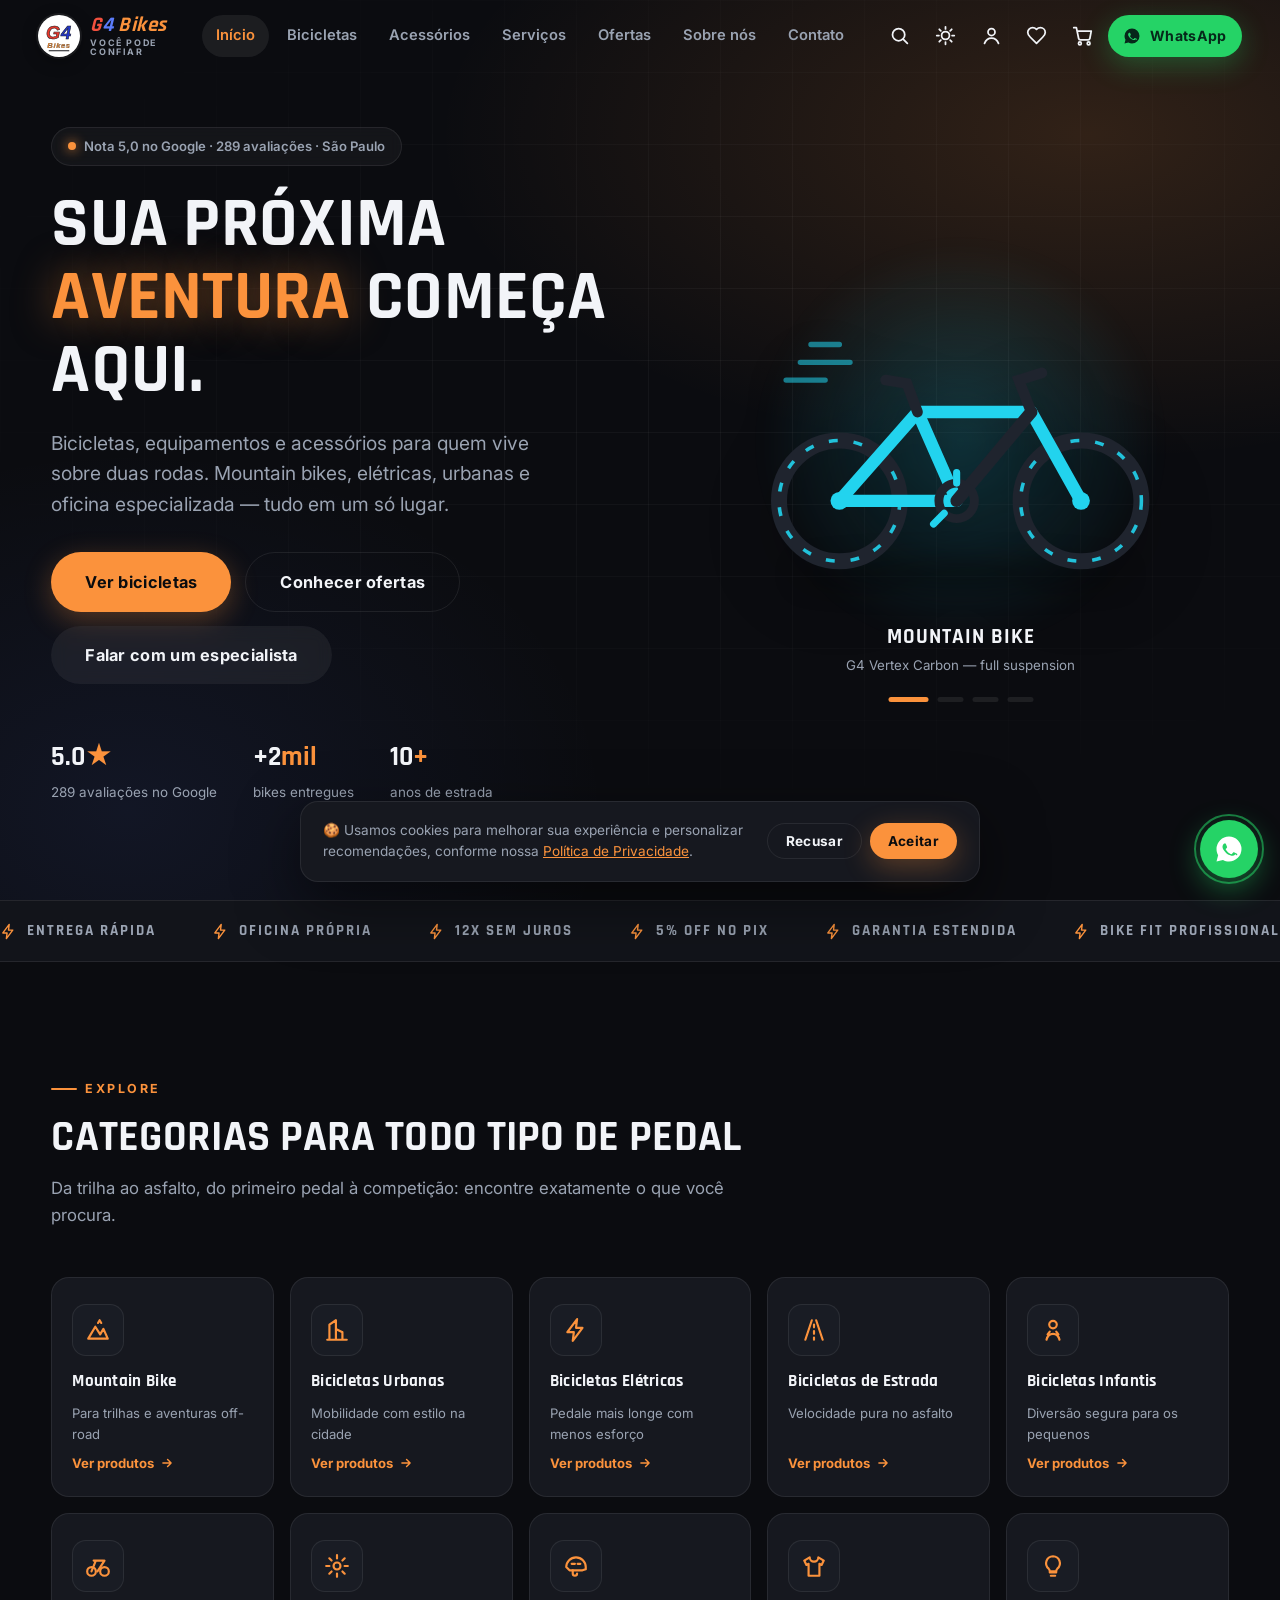
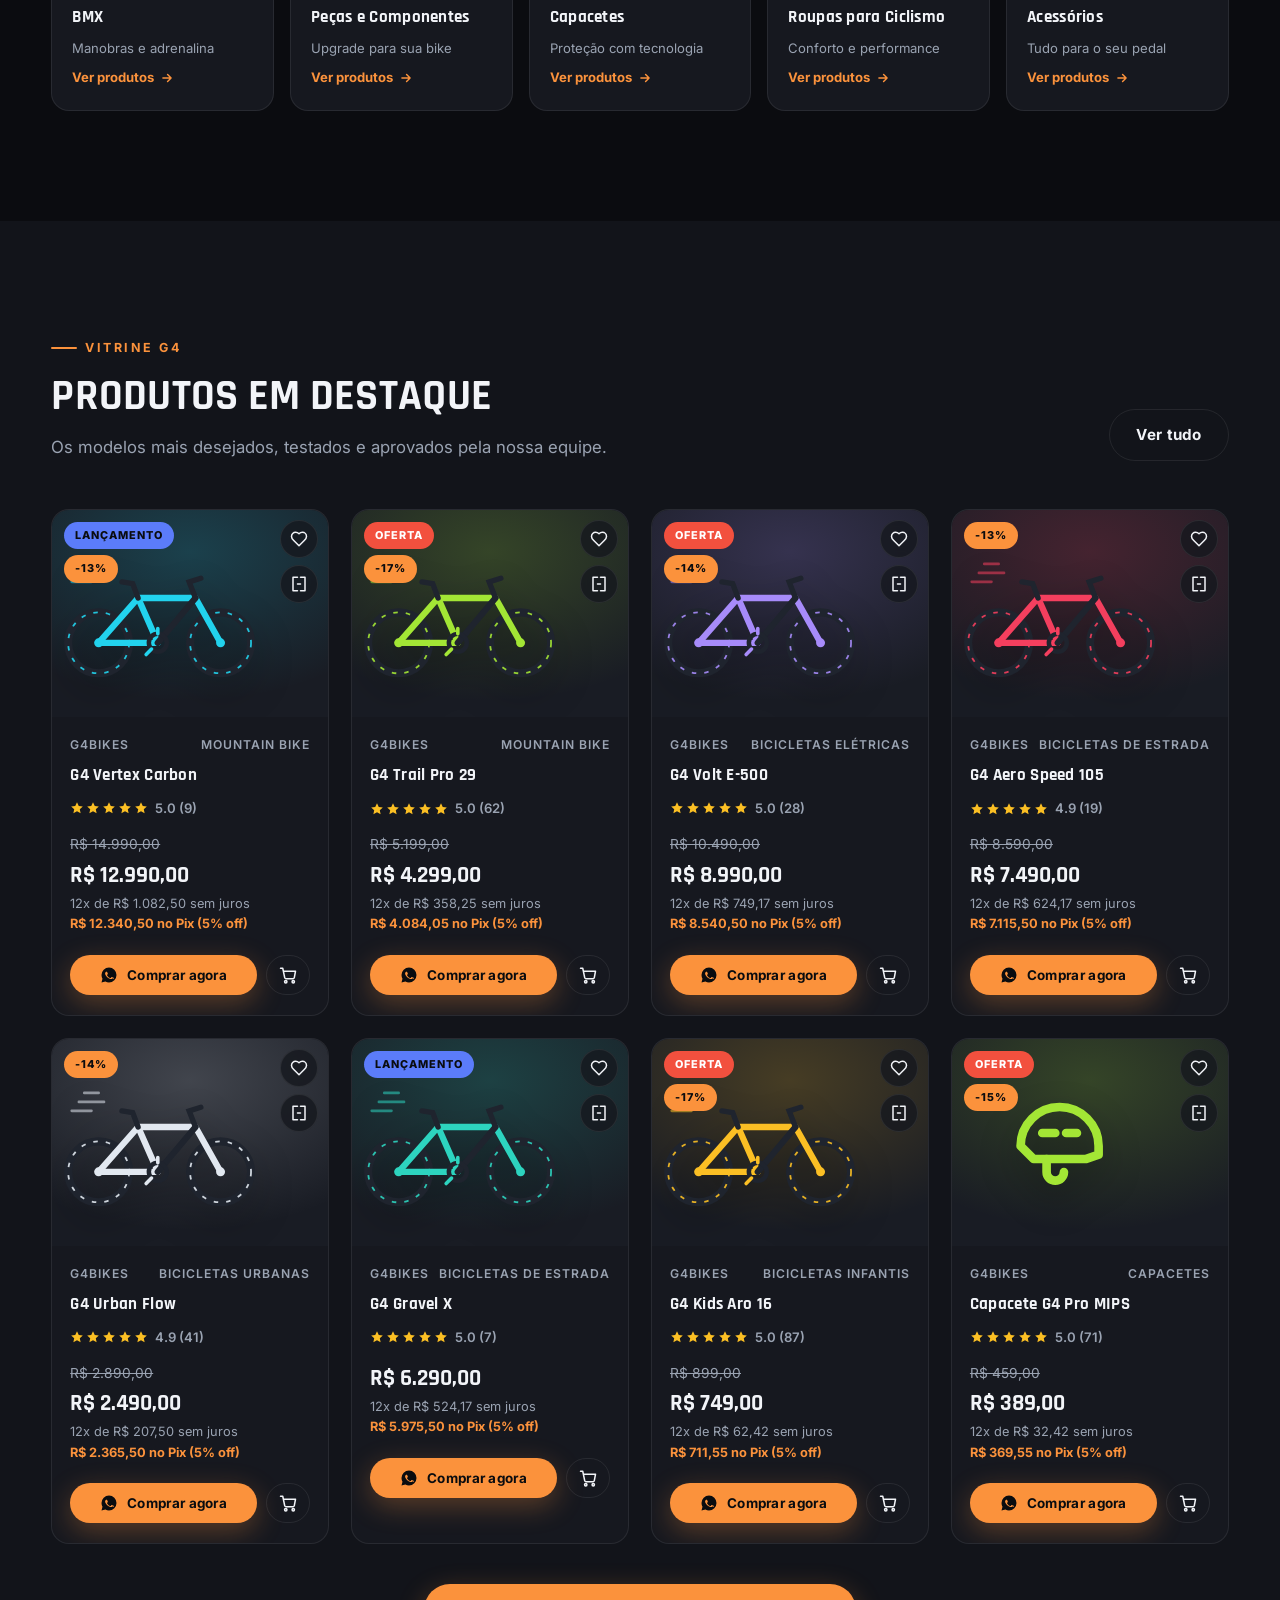
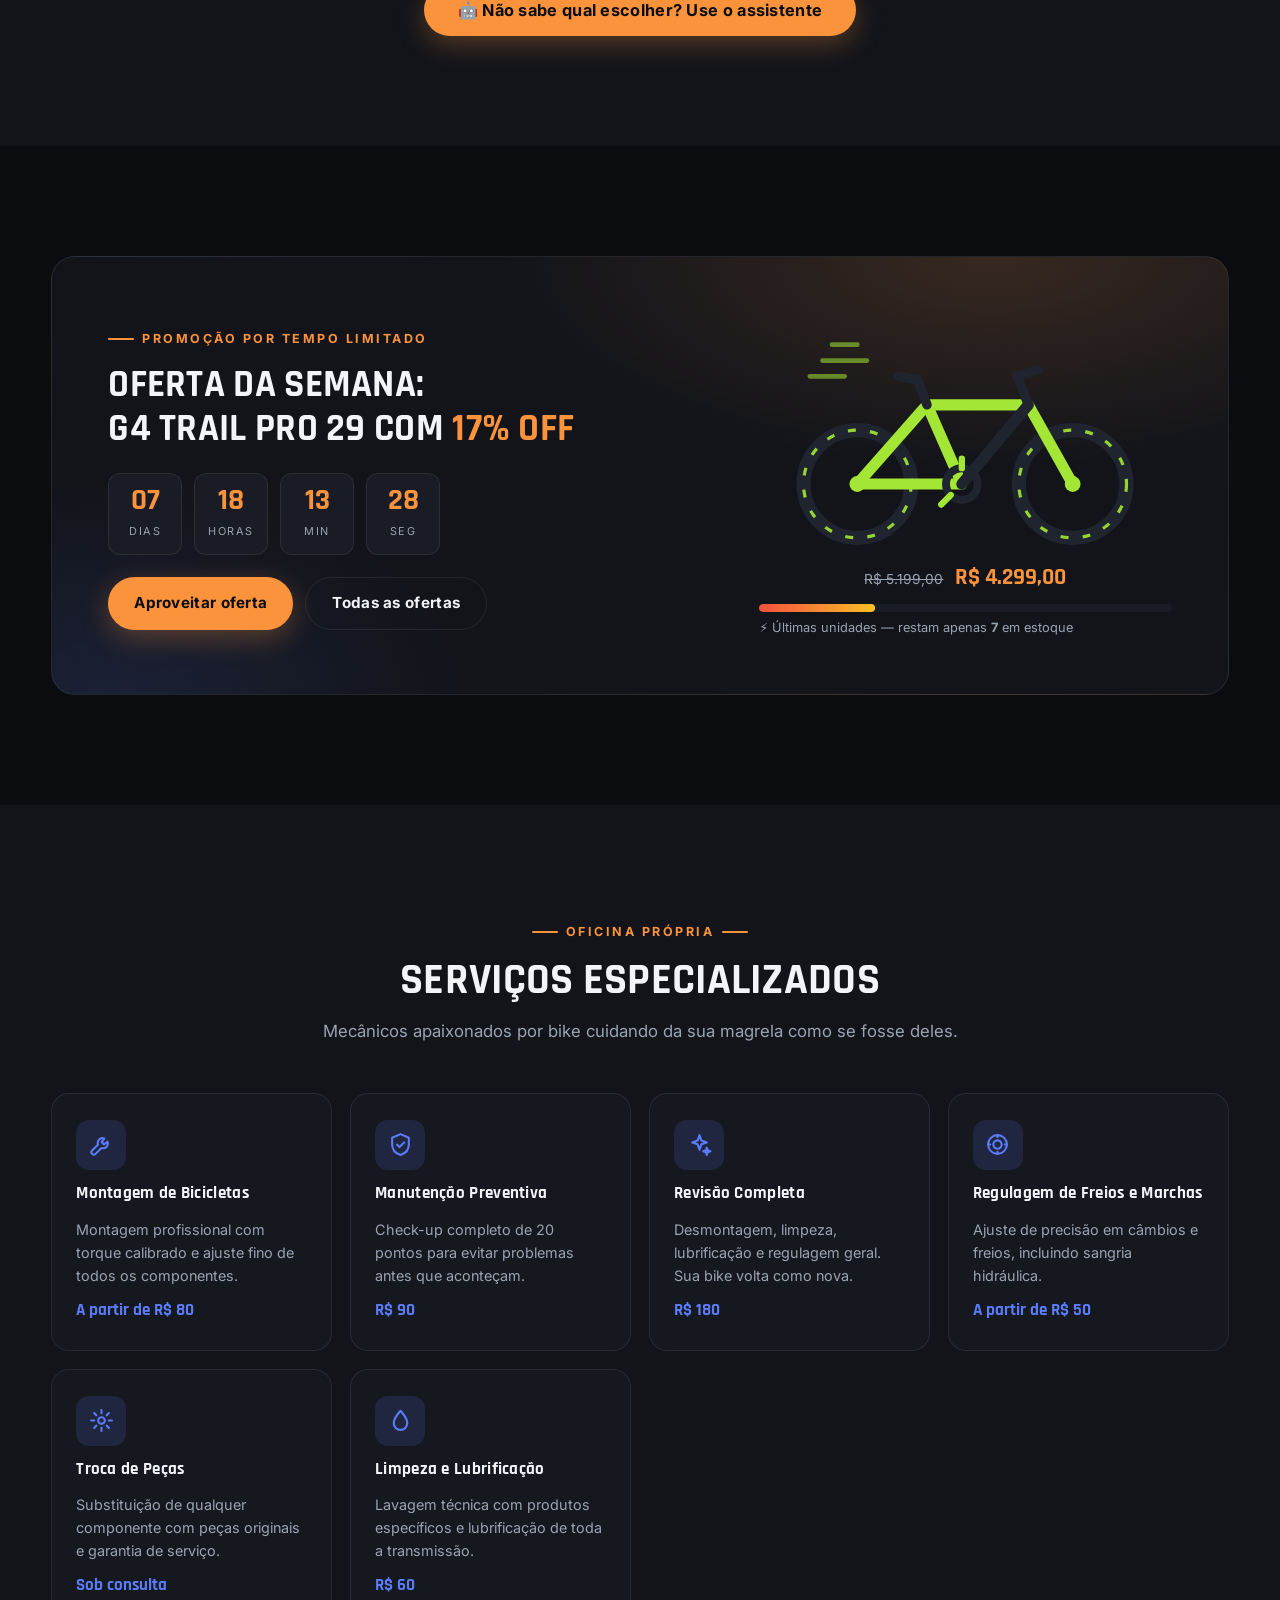
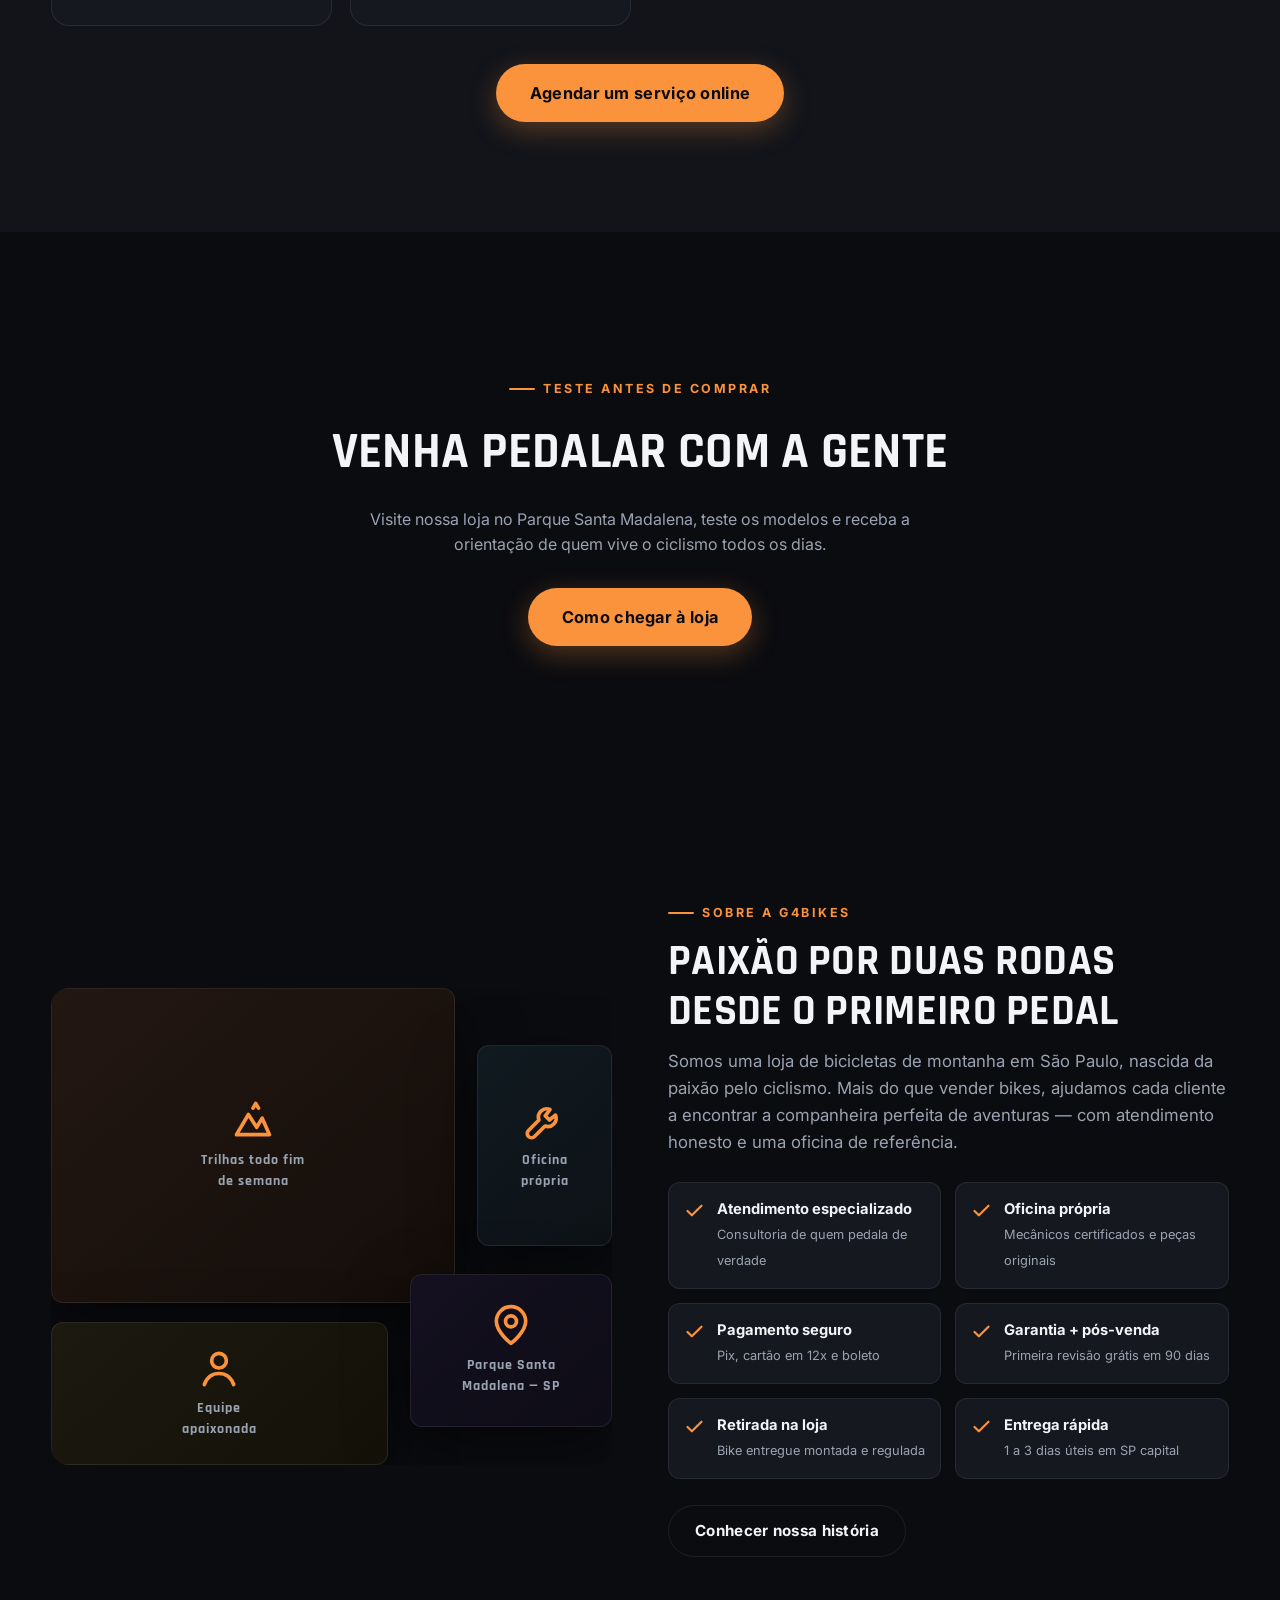
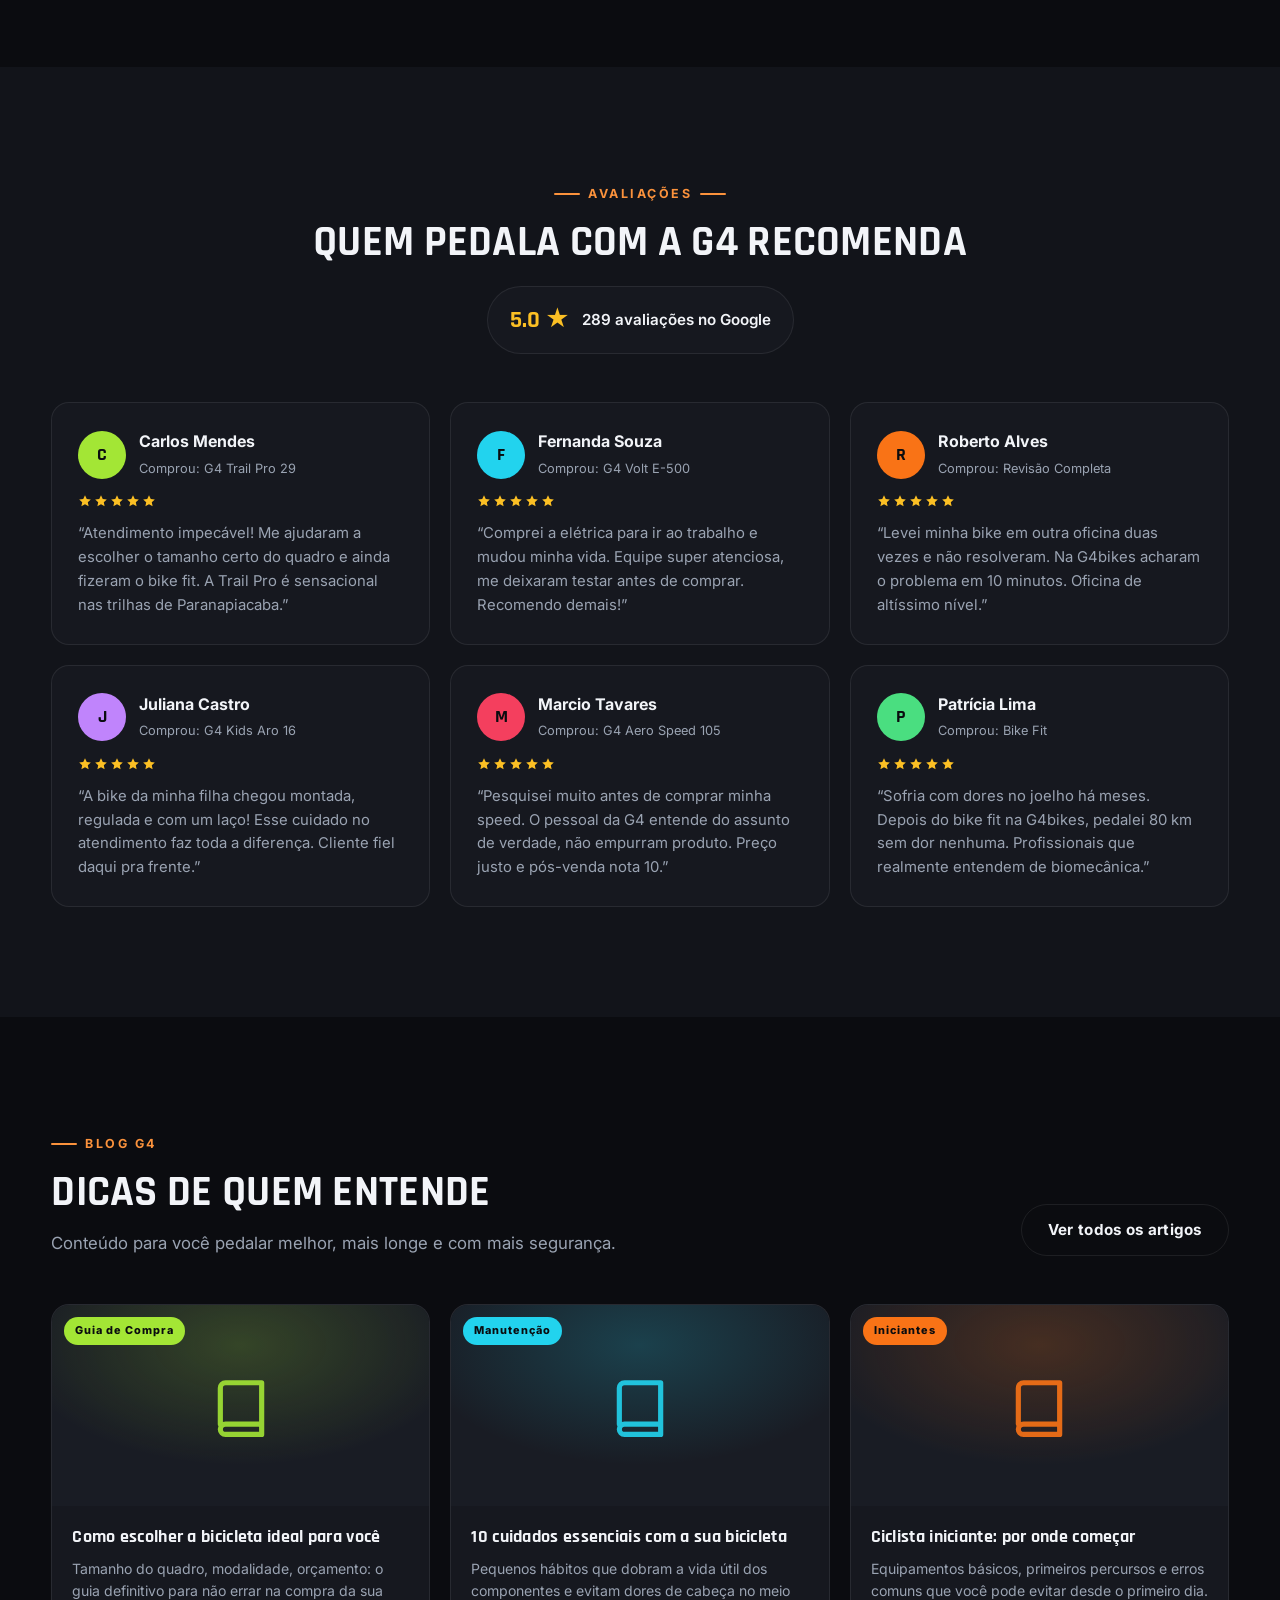
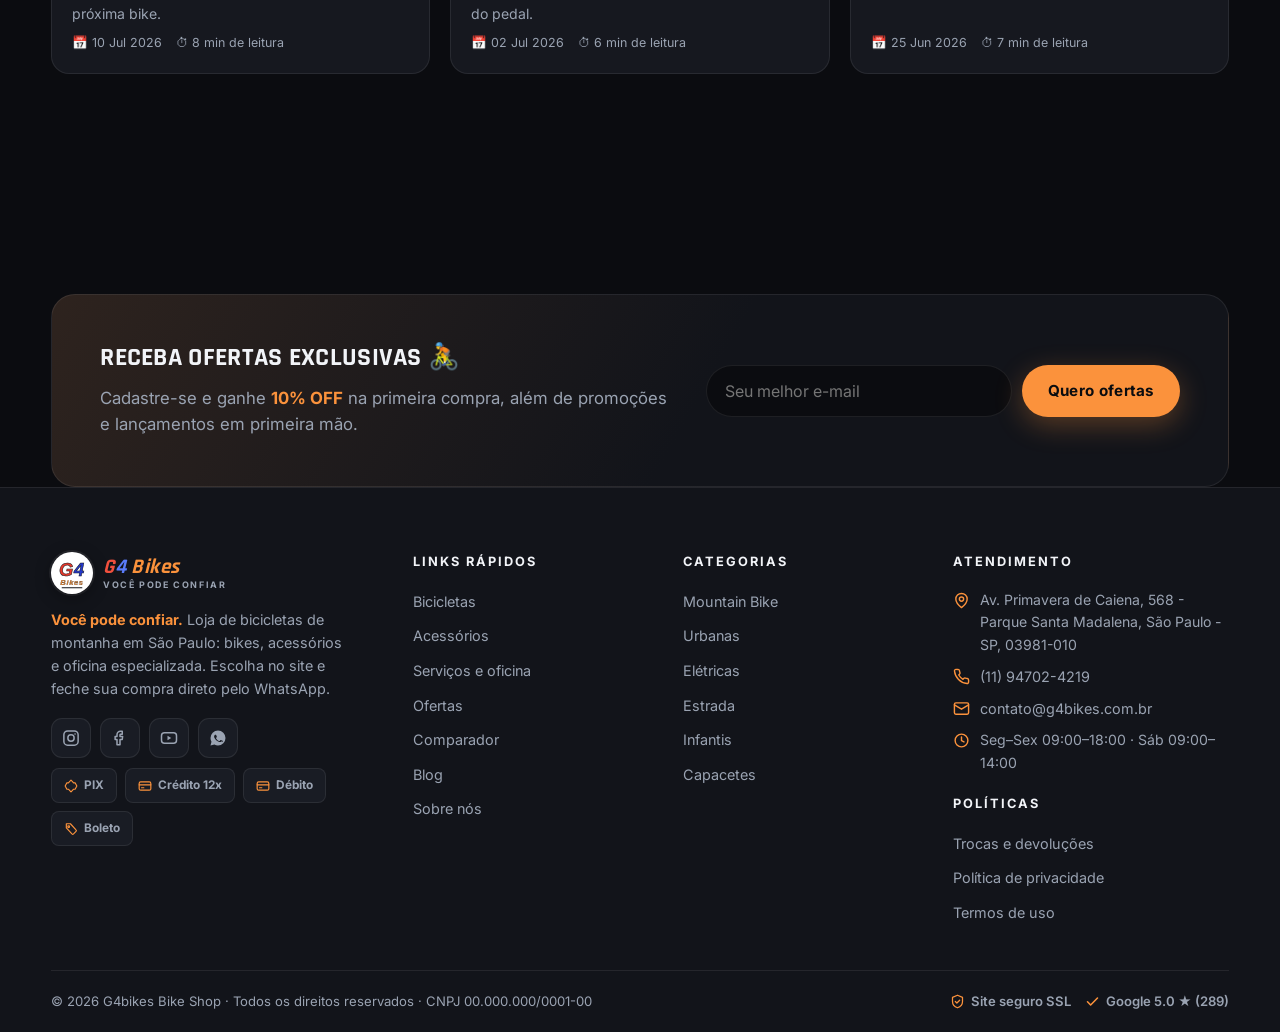
==== commit cb29acff: "Aplica identidade visual da logo G4 Bikes e compra via WhatsApp - Paleta trocada do verde neon para " ====
--- a/index.html
+++ b/index.html
@@ -13,7 +13,7 @@
   <link rel="preconnect" href="https://fonts.gstatic.com" crossorigin>
   <link href="https://fonts.googleapis.com/css2?family=Inter:wght@400;600;700;800&family=Rajdhani:wght@600;700&display=swap" rel="stylesheet">
   <link rel="stylesheet" href="css/style.css">
-  <link rel="icon" href="data:image/svg+xml,%3Csvg xmlns='http://www.w3.org/2000/svg' viewBox='0 0 100 100'%3E%3Crect width='100' height='100' rx='22' fill='%23a3e635'/%3E%3Ctext x='50' y='68' font-size='52' text-anchor='middle' font-family='Arial' font-weight='bold' fill='%230a0c0f'%3EG4%3C/text%3E%3C/svg%3E">
+  <link rel="icon" href="data:image/svg+xml,%3Csvg xmlns='http://www.w3.org/2000/svg' viewBox='0 0 100 100'%3E%3Ccircle cx='50' cy='50' r='50' fill='white'/%3E%3Ctext x='50' y='64' font-size='44' text-anchor='middle' font-family='Arial' font-weight='bold' font-style='italic'%3E%3Ctspan fill='%23e8392c'%3EG%3C/tspan%3E%3Ctspan fill='%232438cf'%3E4%3C/tspan%3E%3C/text%3E%3Ctext x='50' y='84' font-size='17' text-anchor='middle' font-family='Arial' font-weight='bold' font-style='italic' fill='%23f28a2e'%3EBikes%3C/text%3E%3C/svg%3E">
   <script type="application/ld+json">
   {
     "@context": "https://schema.org",
@@ -255,7 +255,7 @@
 
   /* ----- Sobre: colagem de "fotos" ----- */
   document.getElementById("aboutVisual").innerHTML = `
-    <div class="about-photo" style="inset:0 28% 34% 0;background:linear-gradient(140deg,#182015,#0f1410)"><div>${IC.mountain}Trilhas todo fim<br>de semana</div></div>
+    <div class="about-photo" style="inset:0 28% 34% 0;background:linear-gradient(140deg,#231712,#140e0a)"><div>${IC.mountain}Trilhas todo fim<br>de semana</div></div>
     <div class="about-photo" style="inset:12% 0 46% 76%;background:linear-gradient(140deg,#101a20,#0d1216)"><div>${IC.wrench}Oficina<br>própria</div></div>
     <div class="about-photo" style="inset:70% 40% 0 0;background:linear-gradient(140deg,#1c1a10,#141208)"><div>${IC.user}Equipe<br>apaixonada</div></div>
     <div class="about-photo" style="inset:60% 0 8% 64%;background:linear-gradient(140deg,#141020,#0e0c16)"><div>${IC.pin}Parque Santa<br>Madalena — SP</div></div>`;
--- a/css/style.css
+++ b/css/style.css
@@ -4,17 +4,17 @@
    ============================================================ */
 
 :root {
-  --bg: #0a0c0f;
-  --bg-2: #11141a;
-  --bg-3: #181c24;
-  --surface: #151920;
+  --bg: #0b0c10;
+  --bg-2: #12141a;
+  --bg-3: #191c24;
+  --surface: #16181f;
   --border: rgba(255, 255, 255, 0.08);
   --text: #f2f4f8;
   --text-2: #9aa3b2;
-  --neon: #a3e635;
-  --neon-2: #84cc16;
-  --blue: #22d3ee;
-  --danger: #f43f5e;
+  --neon: #fb923c;   /* laranja G4 Bikes */
+  --neon-2: #f97316;
+  --blue: #5b7cfa;   /* azul royal do "4" */
+  --danger: #f2503e; /* vermelho do "G" */
   --amber: #fbbf24;
   --shadow: 0 20px 60px rgba(0, 0, 0, .5);
   --radius: 18px;
@@ -32,9 +32,10 @@
   --border: rgba(10, 14, 20, 0.1);
   --text: #101319;
   --text-2: #59636f;
-  --neon: #65a30d;
-  --neon-2: #4d7c0f;
-  --blue: #0891b2;
+  --neon: #ea580c;
+  --neon-2: #c2410c;
+  --blue: #2438cf;
+  --danger: #de3223;
   --shadow: 0 20px 50px rgba(15, 25, 40, .12);
 }
 
@@ -81,8 +82,8 @@
   position: relative; overflow: hidden; white-space: nowrap;
 }
 .btn svg { width: 18px; height: 18px; flex: none; }
-.btn-primary { background: var(--neon); color: #0a0c0f; box-shadow: 0 8px 28px rgba(163, 230, 53, .3); }
-.btn-primary:hover { transform: translateY(-3px); box-shadow: 0 14px 36px rgba(163, 230, 53, .45); }
+.btn-primary { background: var(--neon); color: #0a0c0f; box-shadow: 0 8px 28px rgba(251, 146, 60, .3); }
+.btn-primary:hover { transform: translateY(-3px); box-shadow: 0 14px 36px rgba(251, 146, 60, .45); }
 .btn-outline { background: transparent; color: var(--text); border: 1.5px solid var(--border); }
 .btn-outline:hover { border-color: var(--neon); color: var(--neon); transform: translateY(-3px); }
 .btn-ghost { background: rgba(255,255,255,.06); color: var(--text); backdrop-filter: blur(8px); }
@@ -118,13 +119,21 @@
 
 .logo { display: flex; align-items: center; gap: 10px; font-family: var(--font-display); font-weight: 800; font-size: 1.35rem; letter-spacing: 1px; }
 .logo-mark {
-  width: 40px; height: 40px; border-radius: 12px; flex: none;
-  background: linear-gradient(135deg, var(--neon), #4ade80);
-  display: grid; place-items: center; color: #0a0c0f;
-  box-shadow: 0 6px 18px rgba(163,230,53,.35);
-}
-.logo-mark svg { width: 24px; height: 24px; }
-.logo b { color: var(--neon); }
+  width: 42px; height: 42px; border-radius: 50%; flex: none;
+  background: #fff; display: grid; place-items: center;
+  box-shadow: 0 4px 16px rgba(0, 0, 0, .35), 0 0 0 2px rgba(255, 255, 255, .08);
+}
+[data-theme="light"] .logo-mark { box-shadow: 0 4px 14px rgba(15, 25, 40, .18), 0 0 0 1.5px rgba(10, 14, 20, .08); }
+.logo-mark svg { width: 100%; height: 100%; }
+.logo-txt { display: flex; flex-direction: column; line-height: 1; gap: 3px; }
+.logo-txt .l1 { font-style: italic; font-size: 1.3rem; letter-spacing: .5px; }
+.logo-txt .l1 .g { color: var(--danger); }
+.logo-txt .l1 .four { color: var(--blue); }
+.logo-txt .l1 .bk { color: var(--neon); margin-left: 5px; }
+.logo-txt small {
+  font-size: .56rem; font-weight: 700; letter-spacing: 1.6px; text-transform: uppercase;
+  color: var(--text-2); font-family: var(--font);
+}
 
 .nav { display: flex; gap: 4px; margin-inline: auto; }
 .nav a {
@@ -212,8 +221,8 @@
 .hero-bg {
   position: absolute; inset: 0; z-index: -2;
   background:
-    radial-gradient(1000px 500px at 85% 15%, color-mix(in srgb, var(--hero-glow, #a3e635) 16%, transparent), transparent 65%),
-    radial-gradient(800px 600px at 10% 90%, rgba(34, 211, 238, .09), transparent 60%),
+    radial-gradient(1000px 500px at 85% 15%, color-mix(in srgb, var(--hero-glow, #fb923c) 16%, transparent), transparent 65%),
+    radial-gradient(800px 600px at 10% 90%, rgba(91, 124, 250, .09), transparent 60%),
     var(--bg);
   transition: background 1s;
 }
@@ -259,7 +268,7 @@
 }
 .hero-bike-stage::before {
   content: ""; position: absolute; width: 78%; aspect-ratio: 1; border-radius: 50%;
-  background: radial-gradient(circle, color-mix(in srgb, var(--slide-color, #a3e635) 22%, transparent), transparent 70%);
+  background: radial-gradient(circle, color-mix(in srgb, var(--slide-color, #fb923c) 22%, transparent), transparent 70%);
   filter: blur(10px); animation: float 5s ease-in-out infinite;
 }
 .hero-bike-stage::after {
@@ -325,7 +334,7 @@
 .prod-media {
   position: relative; aspect-ratio: 4/3; display: grid; place-items: center; overflow: hidden;
   background:
-    radial-gradient(320px 200px at 50% 20%, color-mix(in srgb, var(--p-color, #a3e635) 20%, transparent), transparent 75%),
+    radial-gradient(320px 200px at 50% 20%, color-mix(in srgb, var(--p-color, #fb923c) 20%, transparent), transparent 75%),
     var(--bg-3);
 }
 .prod-media svg.bike-art { width: 78%; transition: transform .5s cubic-bezier(.22,.9,.3,1); filter: drop-shadow(0 16px 18px rgba(0,0,0,.35)); }
@@ -376,8 +385,8 @@
 .offer-banner {
   position: relative; border-radius: calc(var(--radius) + 6px); overflow: hidden;
   background:
-    radial-gradient(700px 300px at 80% 0%, rgba(163,230,53,.16), transparent 70%),
-    radial-gradient(500px 300px at 5% 100%, rgba(34,211,238,.12), transparent 70%),
+    radial-gradient(700px 300px at 80% 0%, rgba(251, 146, 60,.16), transparent 70%),
+    radial-gradient(500px 300px at 5% 100%, rgba(91, 124, 250,.12), transparent 70%),
     var(--bg-2);
   border: 1px solid var(--border);
   padding: clamp(30px, 5vw, 56px); display: grid; grid-template-columns: 1.2fr .8fr; gap: 32px; align-items: center;
@@ -466,13 +475,13 @@
   position: relative; padding: clamp(80px, 12vw, 140px) 0; overflow: hidden; text-align: center;
   background-attachment: fixed;
   background-image:
-    radial-gradient(900px 400px at 50% 0%, rgba(163,230,53,.14), transparent 70%),
+    radial-gradient(900px 400px at 50% 0%, rgba(251, 146, 60,.14), transparent 70%),
     linear-gradient(rgba(10,12,15,.6), rgba(10,12,15,.6)),
     repeating-linear-gradient(45deg, #11141a 0 22px, #0d1015 22px 44px);
 }
 [data-theme="light"] .parallax-cta {
   background-image:
-    radial-gradient(900px 400px at 50% 0%, rgba(101,163,13,.13), transparent 70%),
+    radial-gradient(900px 400px at 50% 0%, rgba(234, 88, 12,.13), transparent 70%),
     linear-gradient(rgba(244,246,249,.75), rgba(244,246,249,.75)),
     repeating-linear-gradient(45deg, #e6eaf0 0 22px, #dde2ea 22px 44px);
 }
@@ -655,7 +664,7 @@
 .sort-select {
   padding: 11px 38px 11px 16px; border-radius: 999px; border: 1.5px solid var(--border);
   background: var(--surface); color: var(--text); font-weight: 600; outline: none; appearance: none; cursor: pointer;
-  background-image: url("data:image/svg+xml,%3Csvg xmlns='http://www.w3.org/2000/svg' width='12' viewBox='0 0 24 24' fill='none' stroke='%23a3e635' stroke-width='3'%3E%3Cpath d='m6 9 6 6 6-6'/%3E%3C/svg%3E");
+  background-image: url("data:image/svg+xml,%3Csvg xmlns='http://www.w3.org/2000/svg' width='12' viewBox='0 0 24 24' fill='none' stroke='%23fb923c' stroke-width='3'%3E%3Cpath d='m6 9 6 6 6-6'/%3E%3C/svg%3E");
   background-repeat: no-repeat; background-position: right 15px center;
 }
 .filters-toggle { display: none; }
